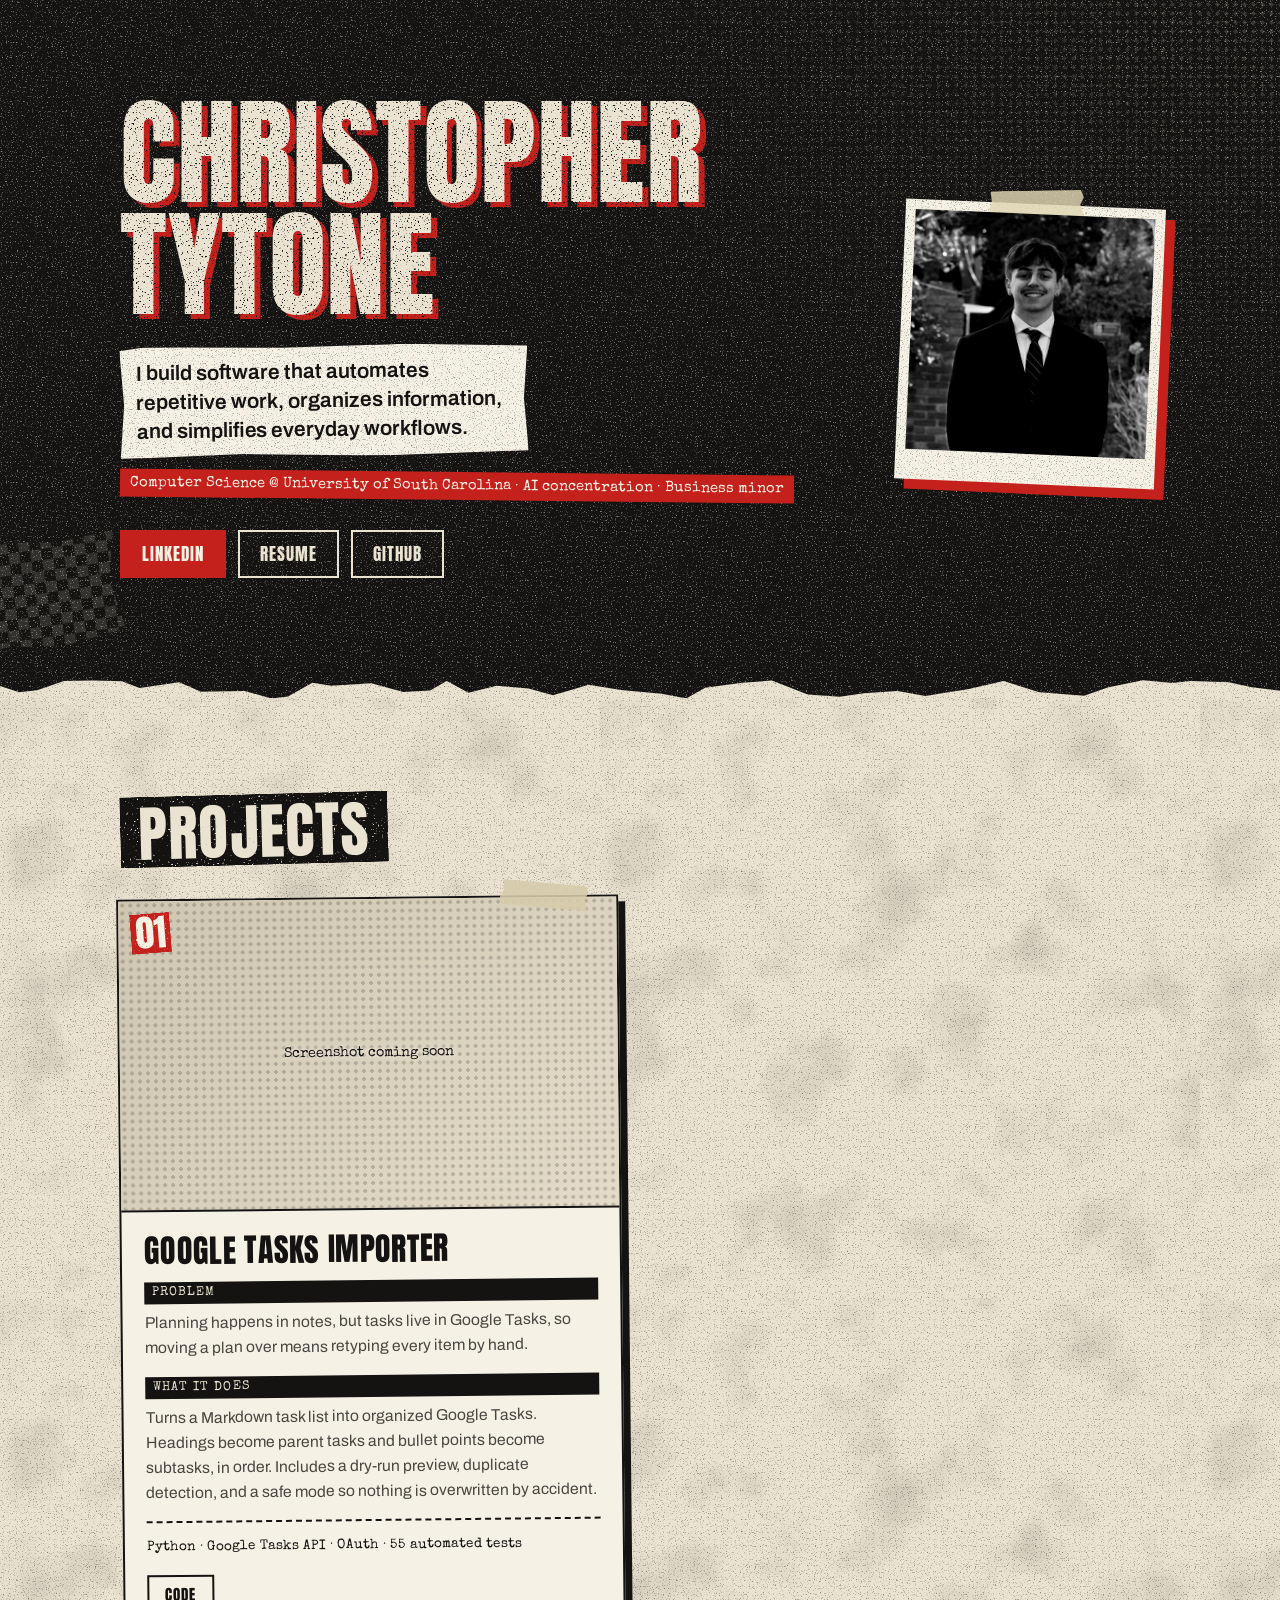
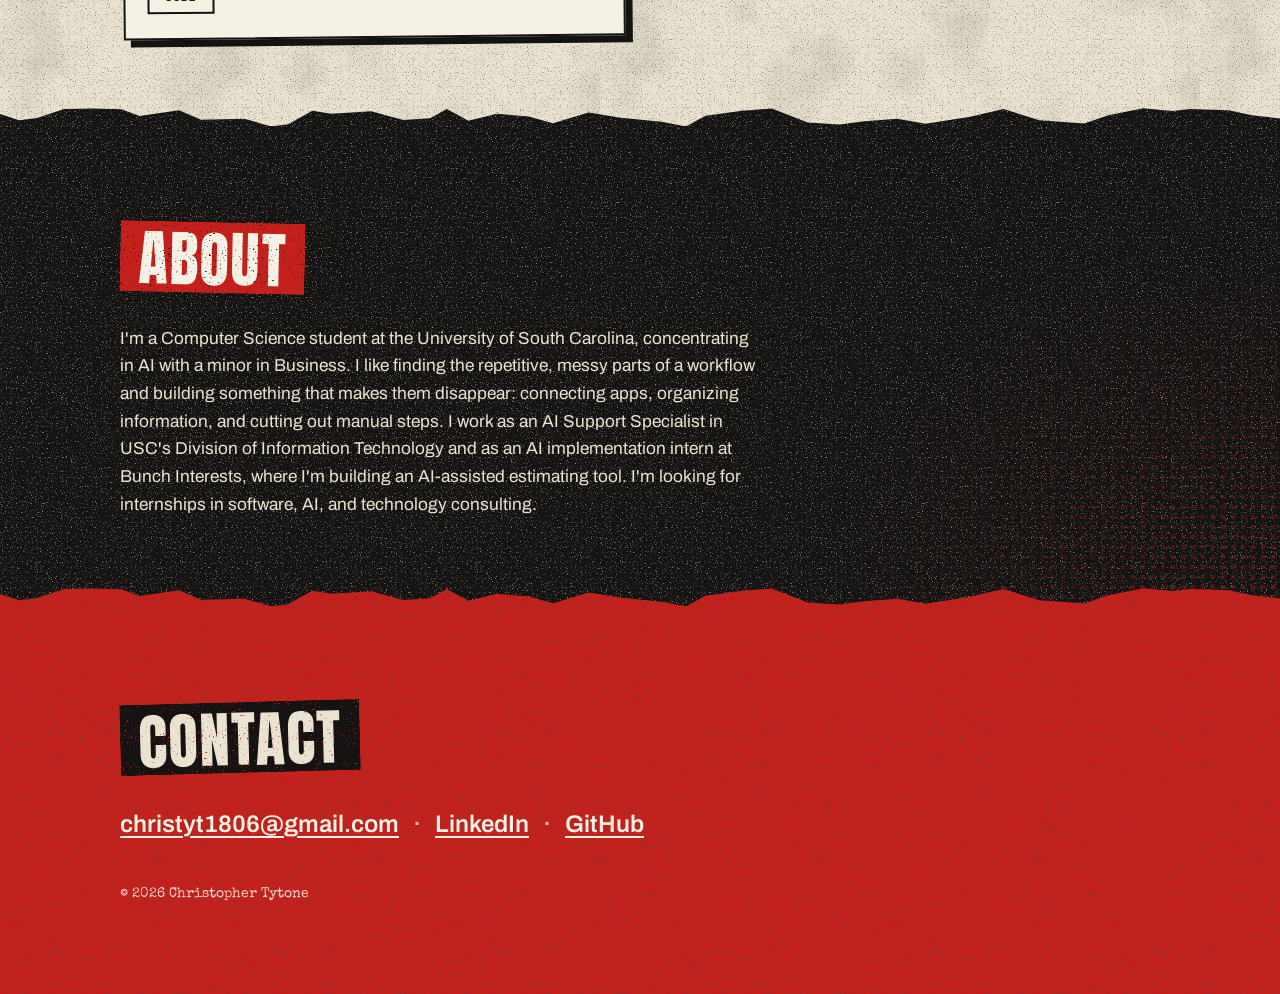
==== index.html @ 3e18c33b "removed setlist" ====
<!doctype html>
<html lang="en">
<head>
  <meta charset="utf-8">
  <meta name="viewport" content="width=device-width,initial-scale=1">
  <title>Christopher Tytone</title>
  <meta name="description" content="I build software that automates repetitive work, organizes information, and simplifies everyday workflows.">
  <link rel="preconnect" href="https://fonts.googleapis.com">
  <link rel="preconnect" href="https://fonts.gstatic.com" crossorigin>
  <link href="https://fonts.googleapis.com/css2?family=Anton&family=Archivo:wght@400;600&family=Special+Elite&display=swap" rel="stylesheet">
  <link rel="stylesheet" href="styles.css">
</head>
<body>
  <!-- HERO -->
  <header class="hero">
    <div class="container hero-inner">
      <div class="hero-text">
        <h1 class="name">Christopher Tytone</h1>
        <p class="line">I build software that automates repetitive work, organizes information, and simplifies everyday workflows.</p>
        <p class="subline">Computer Science @ University of South Carolina · AI concentration · Business minor</p>
        <nav class="links" aria-label="Profile links">
          <a class="btn btn-primary" href="https://www.linkedin.com/in/christopher-tytone" target="_blank" rel="noopener noreferrer">LinkedIn</a>
          <a class="btn" href="files/Tytone_Resume.pdf" target="_blank" rel="noopener noreferrer">Resume</a>
          <a class="btn" href="https://github.com/ctytone" target="_blank" rel="noopener noreferrer">GitHub</a>
        </nav>
      </div>
      <div class="avatar-wrap">
        <img class="avatar" src="images/headshot.jpg" alt="Photo of Christopher Tytone" width="480" height="480">
      </div>
    </div>
  </header>

  <main>
    <!-- PROJECTS -->
    <section id="projects" class="section" aria-labelledby="projects-heading">
      <div class="container">
        <h2 id="projects-heading" class="section-title">Projects</h2>
        <div class="projects-grid">

          <!--
            To add a project, copy one <article class="project"> block.
            Media: replace the placeholder <div class="project-media"> with
              <img class="project-media" src="images/your-shot.png" alt="...">
            Live button: include the "Live" link only when there's a live URL.
          -->

          <article class="project">
            <div class="project-media placeholder" aria-hidden="true">Screenshot coming soon</div>
            <div class="project-body">
              <h3>Google Tasks Importer</h3>
              <p class="label">Problem</p>
              <p>Planning happens in notes, but tasks live in Google Tasks, so moving a plan over means retyping every item by hand.</p>
              <p class="label">What it does</p>
              <p>Turns a Markdown task list into organized Google Tasks. Headings become parent tasks and bullet points become subtasks, in order. Includes a dry-run preview, duplicate detection, and a safe mode so nothing is overwritten by accident.</p>
              <p class="stack">Python · Google Tasks API · OAuth · 55 automated tests</p>
              <div class="project-links">
                <a class="btn btn-small" href="https://github.com/ctytone/markdown-to-google-tasks" target="_blank" rel="noopener noreferrer">Code</a>
              </div>
            </div>
          </article>

        </div>
      </div>
    </section>

    <!-- ABOUT -->
    <section id="about" class="section" aria-labelledby="about-heading">
      <div class="container">
        <h2 id="about-heading" class="section-title">About</h2>
        <p class="prose">I'm a Computer Science student at the University of South Carolina, concentrating in AI with a minor in Business. I like finding the repetitive, messy parts of a workflow and building something that makes them disappear: connecting apps, organizing information, and cutting out manual steps. I work as an AI Support Specialist in USC's Division of Information Technology and as an AI implementation intern at Bunch Interests, where I'm building an AI-assisted estimating tool. I'm looking for internships in software, AI, and technology consulting.</p>
      </div>
    </section>
  </main>

  <!-- CONTACT -->
  <footer id="contact" class="section" aria-labelledby="contact-heading">
    <div class="container">
      <h2 id="contact-heading" class="section-title">Contact</h2>
      <p class="contact">
        <a href="mailto:christyt1806@gmail.com">christyt1806@gmail.com</a>
        <span aria-hidden="true">·</span>
        <a href="https://www.linkedin.com/in/christopher-tytone" target="_blank" rel="noopener noreferrer">LinkedIn</a>
        <span aria-hidden="true">·</span>
        <a href="https://github.com/ctytone" target="_blank" rel="noopener noreferrer">GitHub</a>
      </p>
      <p class="small">© <span id="year"></span> Christopher Tytone</p>
    </div>
  </footer>

  <script>
    document.getElementById('year').textContent = new Date().getFullYear();
  </script>
</body>
</html>
---- styles.css ----
/* Tokens */
:root{
  --ink: #141312;
  --paper: #ebe3d1;
  --paper-light: #f6f1e5;
  --red: #c4201c;
  --muted: #4a4640;
  --container-max: 1080px;
  --display: "Anton", Impact, "Arial Narrow", sans-serif;
  --type: "Special Elite", "Courier New", monospace;
  --sans: "Archivo", system-ui, -apple-system, "Segoe UI", Roboto, sans-serif;

  /* Textures: tiny inline SVGs, so no image downloads */
  --speck-dark: url("data:image/svg+xml,%3Csvg xmlns='http://www.w3.org/2000/svg' width='220' height='220'%3E%3Cfilter id='n'%3E%3CfeTurbulence type='fractalNoise' baseFrequency='.85' numOctaves='2' stitchTiles='stitch'/%3E%3CfeColorMatrix values='0 0 0 0 .08 0 0 0 0 .07 0 0 0 0 .06 2.2 0 0 0 -1.25'/%3E%3C/filter%3E%3Crect width='100%25' height='100%25' filter='url(%23n)'/%3E%3C/svg%3E");
  --speck-light: url("data:image/svg+xml,%3Csvg xmlns='http://www.w3.org/2000/svg' width='220' height='220'%3E%3Cfilter id='n'%3E%3CfeTurbulence type='fractalNoise' baseFrequency='.8' numOctaves='2' stitchTiles='stitch'/%3E%3CfeColorMatrix values='0 0 0 0 .92 0 0 0 0 .89 0 0 0 0 .82 2.2 0 0 0 -1.3'/%3E%3C/filter%3E%3Crect width='100%25' height='100%25' filter='url(%23n)'/%3E%3C/svg%3E");
  --blotch: url("data:image/svg+xml,%3Csvg xmlns='http://www.w3.org/2000/svg' width='600' height='600'%3E%3Cfilter id='n'%3E%3CfeTurbulence type='fractalNoise' baseFrequency='.012' numOctaves='4' stitchTiles='stitch'/%3E%3CfeColorMatrix values='0 0 0 0 0 0 0 0 0 0 0 0 0 0 0 3 0 0 0 -1.55'/%3E%3C/filter%3E%3Crect width='100%25' height='100%25' filter='url(%23n)'/%3E%3C/svg%3E");
  /* Mask that knocks small holes out of big type, like a worn stamp */
  --distress: url("data:image/svg+xml,%3Csvg xmlns='http://www.w3.org/2000/svg' width='300' height='300'%3E%3Cfilter id='n'%3E%3CfeTurbulence type='fractalNoise' baseFrequency='.55' numOctaves='3' stitchTiles='stitch'/%3E%3CfeColorMatrix values='0 0 0 0 0 0 0 0 0 0 0 0 0 0 0 -8 0 0 0 6'/%3E%3C/filter%3E%3Crect width='100%25' height='100%25' filter='url(%23n)'/%3E%3C/svg%3E");
  --halftone: radial-gradient(circle, currentColor 32%, transparent 34%);
  --tape: polygon(3% 0, 97% 4%, 100% 30%, 96% 55%, 100% 100%, 2% 96%, 0 70%, 4% 40%);
  --torn: polygon(0 100%, 0 41%, 1.5% 67%, 2.9% 58%, 5% 20%, 7.3% 18%, 9.5% 21%, 10.9% 49%, 14% 25%, 15.7% 65%, 19.1% 61%, 21.2% 93%, 22.5% 84%, 24.4% 27%, 25.9% 40%, 29% 29%, 31.5% 66%, 33.6% 59%, 34.9% 20%, 36.6% 69%, 38.8% 40%, 41.3% 51%, 43.2% 79%, 46% 35%, 48.5% 57%, 51.7% 73%, 53.6% 93%, 55.1% 48%, 58% 27%, 60.3% 18%, 63.1% 76%, 65.6% 85%, 67.5% 71%, 70.1% 61%, 72.3% 82%, 75.7% 53%, 78.4% 20%, 81.2% 67%, 84.7% 81%, 86.6% 46%, 89.3% 17%, 91.6% 28%, 93% 20%, 96% 25%, 97.8% 46%, 100% 60%, 100% 100%);
}

/* Base */
*{ box-sizing:border-box; }
html{ background:var(--ink); overflow-x:hidden; }
body{
  margin:0;
  background:var(--paper);
  color:var(--ink);
  font-family:var(--sans);
  line-height:1.6;
  -webkit-font-smoothing:antialiased;
  overflow-x:hidden;
}
a{ color:inherit; }
:focus-visible{ outline:3px dashed var(--red); outline-offset:3px; }

.container{
  position:relative;
  max-width:var(--container-max);
  margin:0 auto;
  padding:0 20px;
}

/* Buttons: stamped, square-cut labels */
.btn{
  display:inline-flex;
  align-items:center;
  justify-content:center;
  padding:9px 20px 8px;
  border:2px solid currentColor;
  background:transparent;
  color:var(--ink);
  font-family:var(--display);
  font-size:1.05rem;
  letter-spacing:.06em;
  text-transform:uppercase;
  text-decoration:none;
  transition:transform .12s ease, box-shadow .12s ease;
}
.btn:hover{ transform:translate(-3px,-3px); box-shadow:4px 4px 0 var(--red); }
.btn-primary{ background:var(--red); border-color:var(--red); color:var(--paper-light); }
.btn-primary:hover{ box-shadow:4px 4px 0 var(--paper); }
.btn-small{ padding:6px 16px 5px; font-size:.95rem; }

/* Hero */
.hero{
  position:relative;
  overflow:hidden;
  padding:56px 0 80px;
  background:var(--speck-light), var(--ink);
  color:var(--paper);
}
/* Halftone fade in the top-right corner */
.hero::before{
  content:"";
  position:absolute;
  top:0; right:0;
  width:65%; height:75%;
  color:rgba(235,227,209,.16);
  background:var(--halftone) 0 0 / 9px 9px;
  -webkit-mask-image:radial-gradient(ellipse at top right, #000 0%, transparent 70%);
          mask-image:radial-gradient(ellipse at top right, #000 0%, transparent 70%);
  pointer-events:none;
}
/* Checkerboard scrap */
.hero::after{
  content:"";
  position:absolute;
  left:-30px; bottom:50px;
  width:150px; height:110px;
  background:repeating-conic-gradient(var(--paper) 0 25%, transparent 0 50%) 0 0 / 22px 22px;
  opacity:.14;
  transform:rotate(-8deg);
  clip-path:polygon(4% 8%, 30% 0, 62% 6%, 100% 2%, 94% 48%, 100% 92%, 58% 100%, 20% 94%, 0 100%, 6% 52%);
  pointer-events:none;
}
.hero-inner{
  display:flex;
  flex-direction:column-reverse;
  align-items:flex-start;
  gap:40px;
}
.hero-text{ position:relative; z-index:1; }
.name{
  margin:0 0 24px;
  font-family:var(--display);
  font-weight:400;
  font-size:clamp(3.4rem, 13vw, 7.4rem);
  line-height:.95;
  letter-spacing:.005em;
  text-transform:uppercase;
  color:var(--paper);
  /* Off-register red print behind the type */
  text-shadow:.05em .045em 0 var(--red);
  -webkit-mask-image:var(--distress);
          mask-image:var(--distress);
}
.line{
  display:inline-block;
  margin:0 0 16px;
  max-width:34ch;
  padding:12px 16px;
  background:var(--paper-light) var(--speck-dark);
  color:var(--ink);
  font-size:clamp(1.08rem, 2.4vw, 1.3rem);
  font-weight:600;
  line-height:1.4;
  transform:rotate(-.8deg);
  clip-path:polygon(0 3%, 6% 0, 40% 2%, 70% 0, 100% 3%, 99% 50%, 100% 97%, 64% 100%, 30% 97%, 0 100%, 1% 52%);
}
/* Typewriter label strip */
.subline{
  display:table;
  margin:0 0 30px;
  padding:3px 10px;
  background:var(--red);
  color:var(--paper-light);
  font-family:var(--type);
  font-size:.92rem;
  line-height:1.5;
  transform:rotate(.6deg);
}
.links{ display:flex; flex-wrap:wrap; gap:12px; }
.hero .btn:not(.btn-primary){ color:var(--paper); }

/* Headshot pasted in with tape */
.avatar-wrap{
  position:relative;
  z-index:1;
  flex-shrink:0;
  margin:14px 0 0 4px;
  padding:10px 10px 30px;
  background:var(--paper-light) var(--speck-dark);
  transform:rotate(2.5deg);
  box-shadow:10px 10px 0 var(--red);
}
.avatar-wrap::before{
  content:"";
  position:absolute;
  top:-14px; left:50%;
  width:96px; height:28px;
  background:rgba(225,214,180,.82);
  transform:translateX(-50%) rotate(-4deg);
  clip-path:var(--tape);
}
.avatar{
  display:block;
  width:150px;
  height:150px;
  object-fit:cover;
  filter:grayscale(1) contrast(1.25) brightness(1.04);
}

/* Sections, each torn off the one above */
.section{ position:relative; padding:72px 0 64px; }
.section::before{
  content:"";
  position:absolute;
  left:0; right:0; top:-22px;
  height:24px;
  background:inherit;
  clip-path:var(--torn);
}
.section-title{
  display:inline-block;
  margin:0 0 32px;
  padding:.06em .3em 0;
  background:var(--ink);
  color:var(--paper);
  font-family:var(--display);
  font-weight:400;
  font-size:clamp(2.4rem, 7vw, 3.8rem);
  line-height:1.1;
  letter-spacing:.02em;
  text-transform:uppercase;
  transform:rotate(-1.5deg);
  -webkit-mask-image:var(--distress);
          mask-image:var(--distress);
}
.prose{ margin:0; max-width:64ch; font-size:1.08rem; }

/* Projects */
#projects{
  background:var(--speck-dark), var(--paper);
  counter-reset:project;
}
#projects::after{
  content:"";
  position:absolute;
  inset:0;
  background:var(--blotch);
  opacity:.1;
  pointer-events:none;
}
#projects .container{ z-index:1; }
.projects-grid{
  display:grid;
  gap:40px 36px;
  /* Two columns on wide screens; a single card keeps its column width instead of stretching */
  grid-template-columns:repeat(auto-fill, minmax(min(100%, 420px), 1fr));
}
.project{
  position:relative;
  display:flex;
  flex-direction:column;
  background:var(--paper-light);
  border:2px solid var(--ink);
  box-shadow:7px 7px 0 var(--ink);
  counter-increment:project;
  transform:rotate(-.6deg);
}
.project:nth-child(even){ transform:rotate(.7deg); }
/* Tape strip */
.project::before{
  content:"";
  position:absolute;
  z-index:2;
  top:-15px; right:28px;
  width:88px; height:26px;
  background:rgba(214,203,170,.88);
  transform:rotate(5deg);
  clip-path:var(--tape);
}
/* Big stencil number, counted by CSS */
.project::after{
  content:counter(project, decimal-leading-zero);
  position:absolute;
  z-index:2;
  top:12px; left:12px;
  padding:0 .14em;
  background:var(--red);
  color:var(--paper-light);
  font-family:var(--display);
  font-size:2.3rem;
  line-height:1.1;
  transform:rotate(-4deg);
  -webkit-mask-image:var(--distress);
          mask-image:var(--distress);
}
.project-media{
  display:block;
  width:100%;
  aspect-ratio:16 / 10;
  object-fit:cover;
  border-bottom:2px solid var(--ink);
}
.project-media.placeholder{
  display:grid;
  place-items:center;
  background:
    radial-gradient(circle, rgba(20,19,18,.2) 32%, transparent 34%) 0 0 / 8px 8px,
    linear-gradient(135deg, #cfc6b1, #e4dcc8);
  color:var(--ink);
  font-family:var(--type);
  font-size:.9rem;
  text-shadow:0 0 6px var(--paper-light), 0 0 2px var(--paper-light);
}
.project-body{
  display:flex;
  flex-direction:column;
  flex:1;
  padding:22px 22px 24px;
}
.project h3{
  margin:0 0 14px;
  font-family:var(--display);
  font-weight:400;
  font-size:2rem;
  line-height:1.05;
  letter-spacing:.01em;
  text-transform:uppercase;
}
.project p{ margin:0 0 16px; color:var(--muted); font-size:.98rem; }
.project .label{
  display:table;
  margin:0 0 6px;
  padding:1px 8px;
  background:var(--ink);
  color:var(--paper);
  font-family:var(--type);
  font-size:.8rem;
  letter-spacing:.08em;
  text-transform:uppercase;
}
.project .stack{
  margin-top:auto;
  padding-top:14px;
  border-top:2px dashed var(--ink);
  color:var(--ink);
  font-family:var(--type);
  font-size:.85rem;
}
.project-links{ display:flex; gap:10px; }

/* About */
#about{
  background:var(--speck-light), var(--ink);
  color:var(--paper);
}
#about .section-title{ background:var(--red); color:var(--paper-light); transform:rotate(1.2deg); }
#about::after{
  content:"";
  position:absolute;
  right:0; bottom:0;
  width:40%; height:80%;
  color:rgba(196,32,28,.35);
  background:var(--halftone) 0 0 / 10px 10px;
  -webkit-mask-image:radial-gradient(ellipse at bottom right, #000 0%, transparent 65%);
          mask-image:radial-gradient(ellipse at bottom right, #000 0%, transparent 65%);
  pointer-events:none;
}
#about .container{ z-index:1; }

/* Contact */
#contact{
  background:var(--speck-dark), var(--red);
  color:var(--paper-light);
}
#contact .section-title{ background:var(--ink); }
.contact{
  display:flex;
  flex-wrap:wrap;
  align-items:baseline;
  gap:8px 14px;
  margin:0;
  font-size:clamp(1.15rem, 3.4vw, 1.5rem);
  font-weight:600;
}
.contact a{ text-decoration-thickness:2px; text-underline-offset:4px; }
.contact a:hover{ background:var(--ink); text-decoration:none; }
.contact span{ opacity:.7; }
.small{ margin:40px 0 0; font-family:var(--type); font-size:.9rem; opacity:.9; }

/* Wider screens */
@media (min-width:720px){
  .hero{ padding:96px 0 120px; }
  .hero-inner{ flex-direction:row; align-items:center; justify-content:space-between; gap:56px; }
  .avatar{ width:240px; height:240px; }
  .section{ padding:96px 0 88px; }
}

@media (prefers-reduced-motion:reduce){
  .btn{ transition:none; }
  .btn:hover{ transform:none; }
}
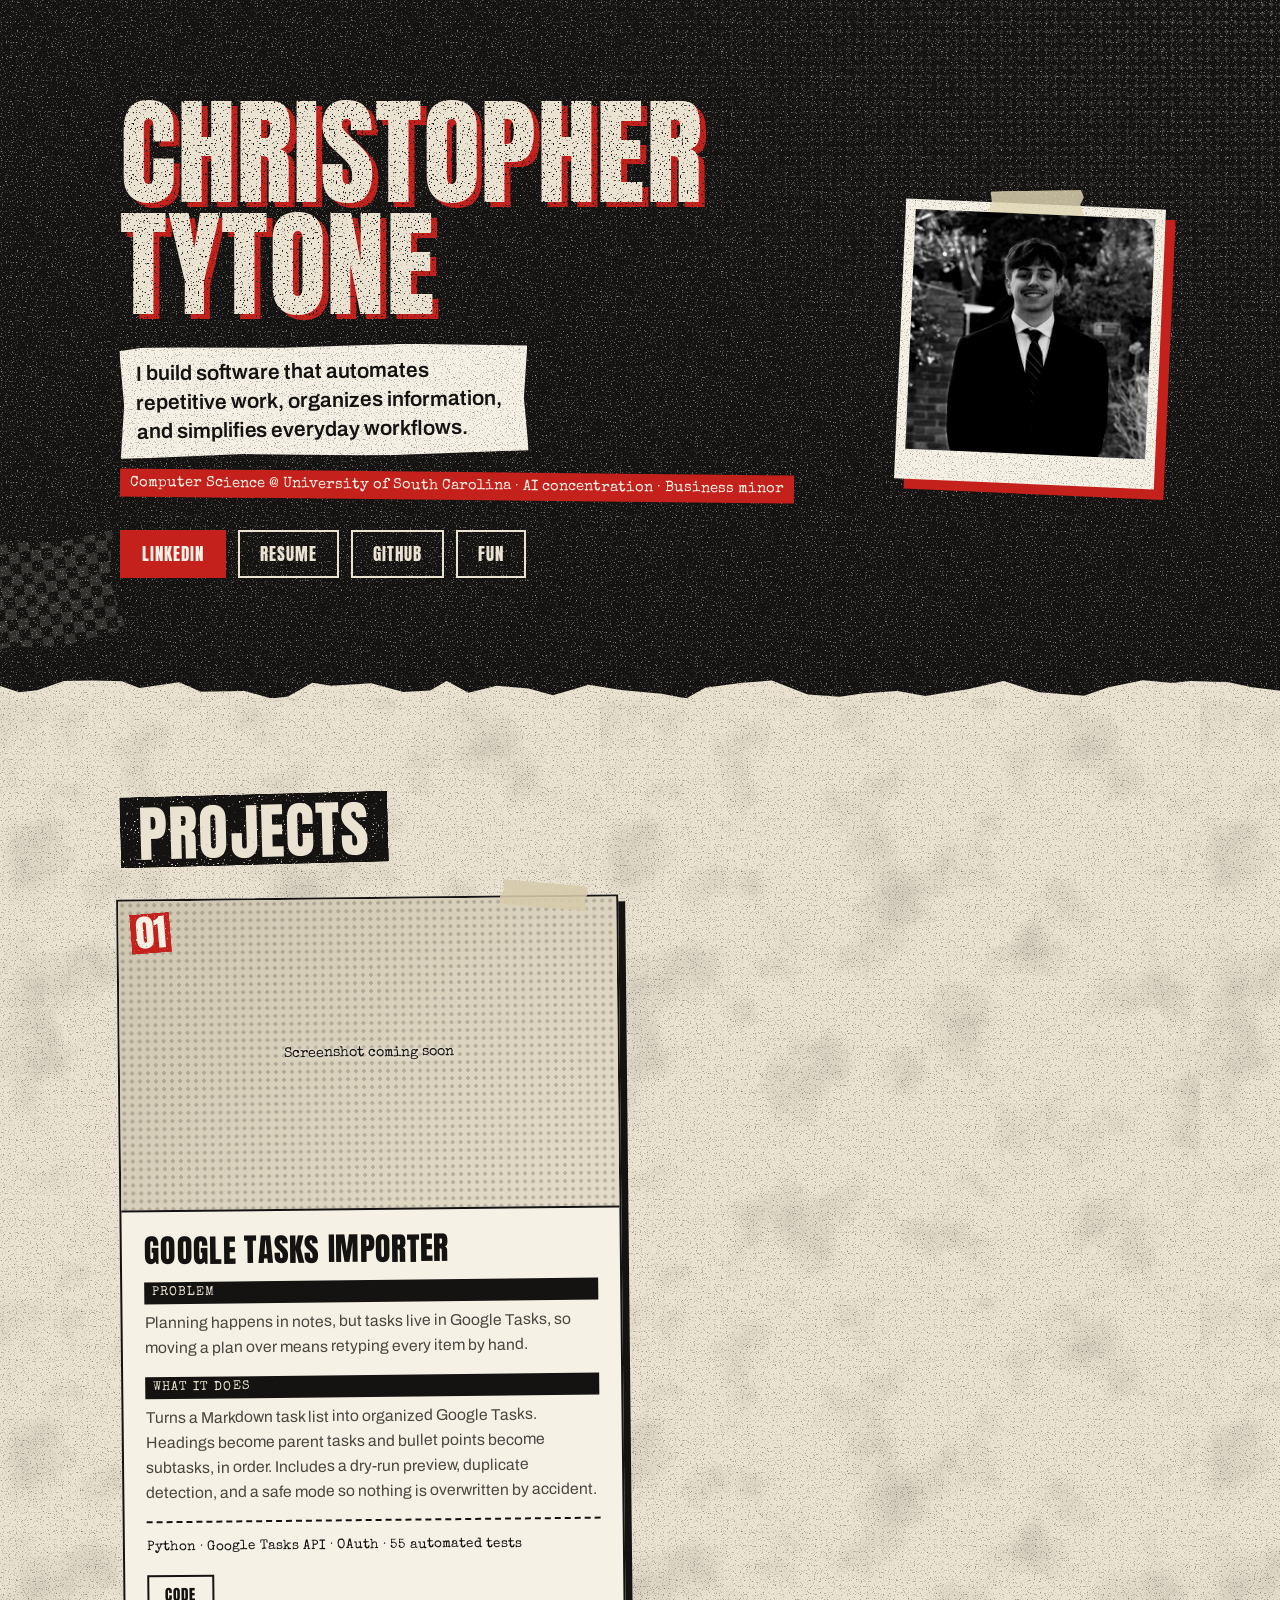
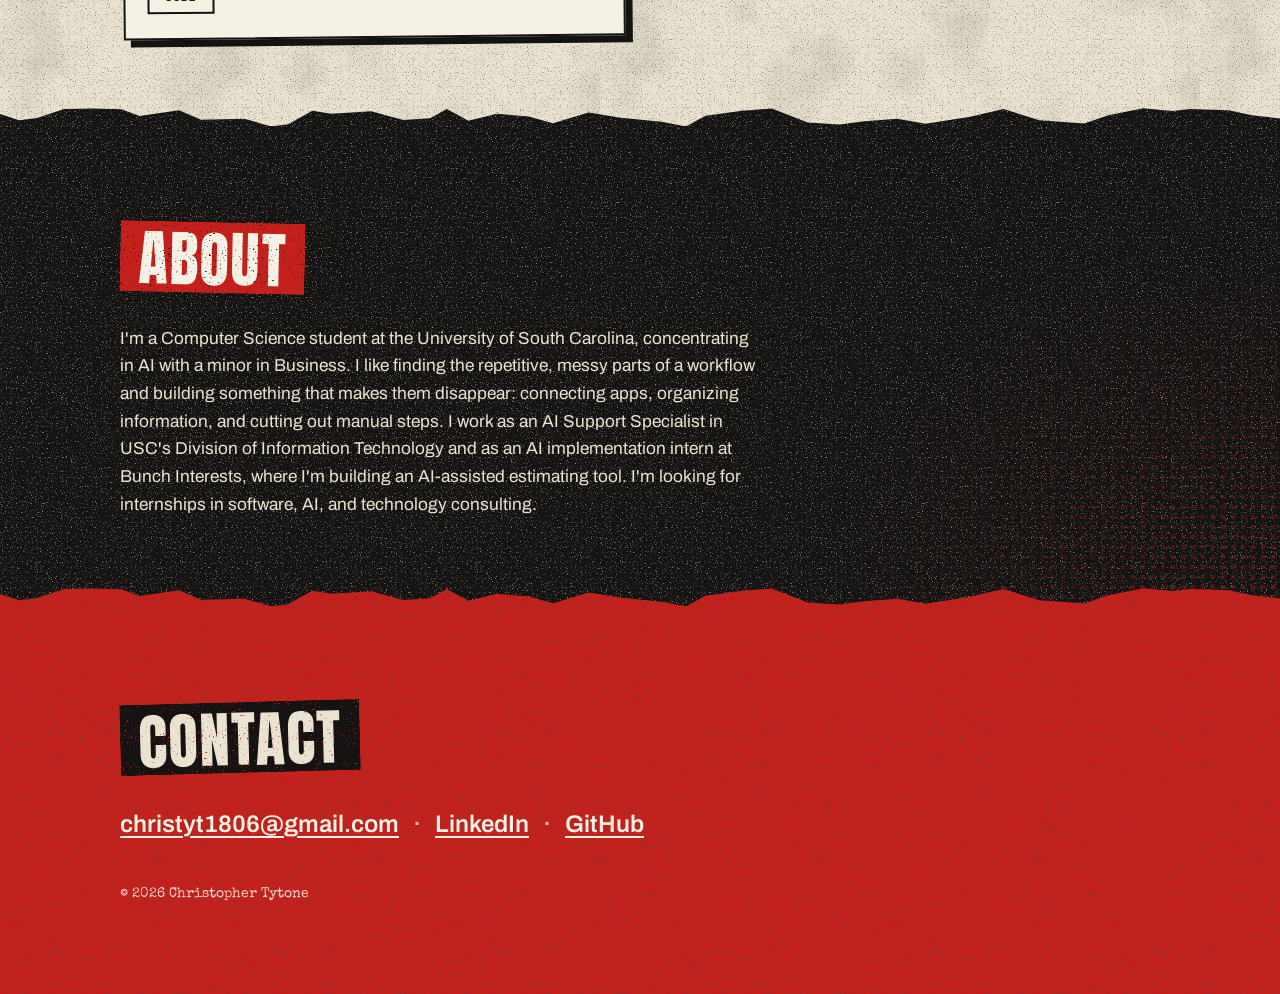
==== commit 28d4c664: "Add Fun page with auto-updating Rocket League rank" ====
--- a/index.html
+++ b/index.html
@@ -5,6 +5,16 @@
   <meta name="viewport" content="width=device-width,initial-scale=1">
   <title>Christopher Tytone</title>
   <meta name="description" content="I build software that automates repetitive work, organizes information, and simplifies everyday workflows.">
+  <meta property="og:type" content="website">
+  <meta property="og:url" content="https://ctytone.github.io/">
+  <meta property="og:title" content="Christopher Tytone">
+  <meta property="og:description" content="I build software that automates repetitive work, organizes information, and simplifies everyday workflows.">
+  <meta property="og:image" content="https://ctytone.github.io/images/share-card.png">
+  <meta property="og:image:width" content="1200">
+  <meta property="og:image:height" content="627">
+  <meta property="og:image:alt" content="Christopher Tytone, Software Portfolio">
+  <meta name="twitter:card" content="summary_large_image">
+  <meta name="twitter:image" content="https://ctytone.github.io/images/share-card.png">
   <link rel="preconnect" href="https://fonts.googleapis.com">
   <link rel="preconnect" href="https://fonts.gstatic.com" crossorigin>
   <link href="https://fonts.googleapis.com/css2?family=Anton&family=Archivo:wght@400;600&family=Special+Elite&display=swap" rel="stylesheet">
@@ -22,6 +32,7 @@
           <a class="btn btn-primary" href="https://www.linkedin.com/in/christopher-tytone" target="_blank" rel="noopener noreferrer">LinkedIn</a>
           <a class="btn" href="files/Tytone_Resume.pdf" target="_blank" rel="noopener noreferrer">Resume</a>
           <a class="btn" href="https://github.com/ctytone" target="_blank" rel="noopener noreferrer">GitHub</a>
+          <a class="btn" href="fun.html">Fun</a>
         </nav>
       </div>
       <div class="avatar-wrap">
--- a/styles.css
+++ b/styles.css
@@ -353,6 +353,62 @@
 .contact span{ opacity:.7; }
 .small{ margin:40px 0 0; font-family:var(--type); font-size:.9rem; opacity:.9; }
 
+/* Fun page */
+.hero-compact{ padding:40px 0 64px; }
+.site-nav{ margin-bottom:36px; }
+.hero .btn[aria-current="page"]{ color:var(--paper-light); }
+#fun{ background:var(--speck-dark), var(--paper); }
+.fun-grid{
+  display:grid;
+  gap:40px 36px;
+  grid-template-columns:repeat(auto-fill, minmax(min(100%, 340px), 1fr));
+}
+.rank-card{
+  position:relative;
+  padding:26px 24px 24px;
+  background:var(--paper-light);
+  border:2px solid var(--ink);
+  box-shadow:7px 7px 0 var(--red);
+  transform:rotate(-.6deg);
+}
+.rank-card::before{
+  content:"";
+  position:absolute;
+  top:-15px; right:28px;
+  width:88px; height:26px;
+  background:rgba(214,203,170,.88);
+  transform:rotate(5deg);
+  clip-path:var(--tape);
+}
+.rank-card p{ margin:0; }
+.rank-card .label{
+  display:table;
+  margin-bottom:14px;
+  padding:1px 8px;
+  background:var(--ink);
+  color:var(--paper);
+  font-family:var(--type);
+  font-size:.8rem;
+  letter-spacing:.08em;
+  text-transform:uppercase;
+}
+.rank-name{
+  font-family:var(--display);
+  font-size:clamp(2.4rem, 8vw, 3.2rem);
+  line-height:1;
+  text-transform:uppercase;
+  text-shadow:.04em .04em 0 var(--red);
+}
+.rank-division{ margin-top:6px !important; font-family:var(--type); font-size:1.05rem; }
+.rank-mmr{
+  margin:18px 0 !important;
+  padding-top:14px;
+  border-top:2px dashed var(--ink);
+  font-family:var(--type);
+}
+.rank-mmr span{ font-family:var(--display); font-size:2rem; color:var(--red); }
+.rank-meta{ margin-bottom:18px !important; color:var(--muted); font-size:.9rem; }
+
 /* Wider screens */
 @media (min-width:720px){
   .hero{ padding:96px 0 120px; }
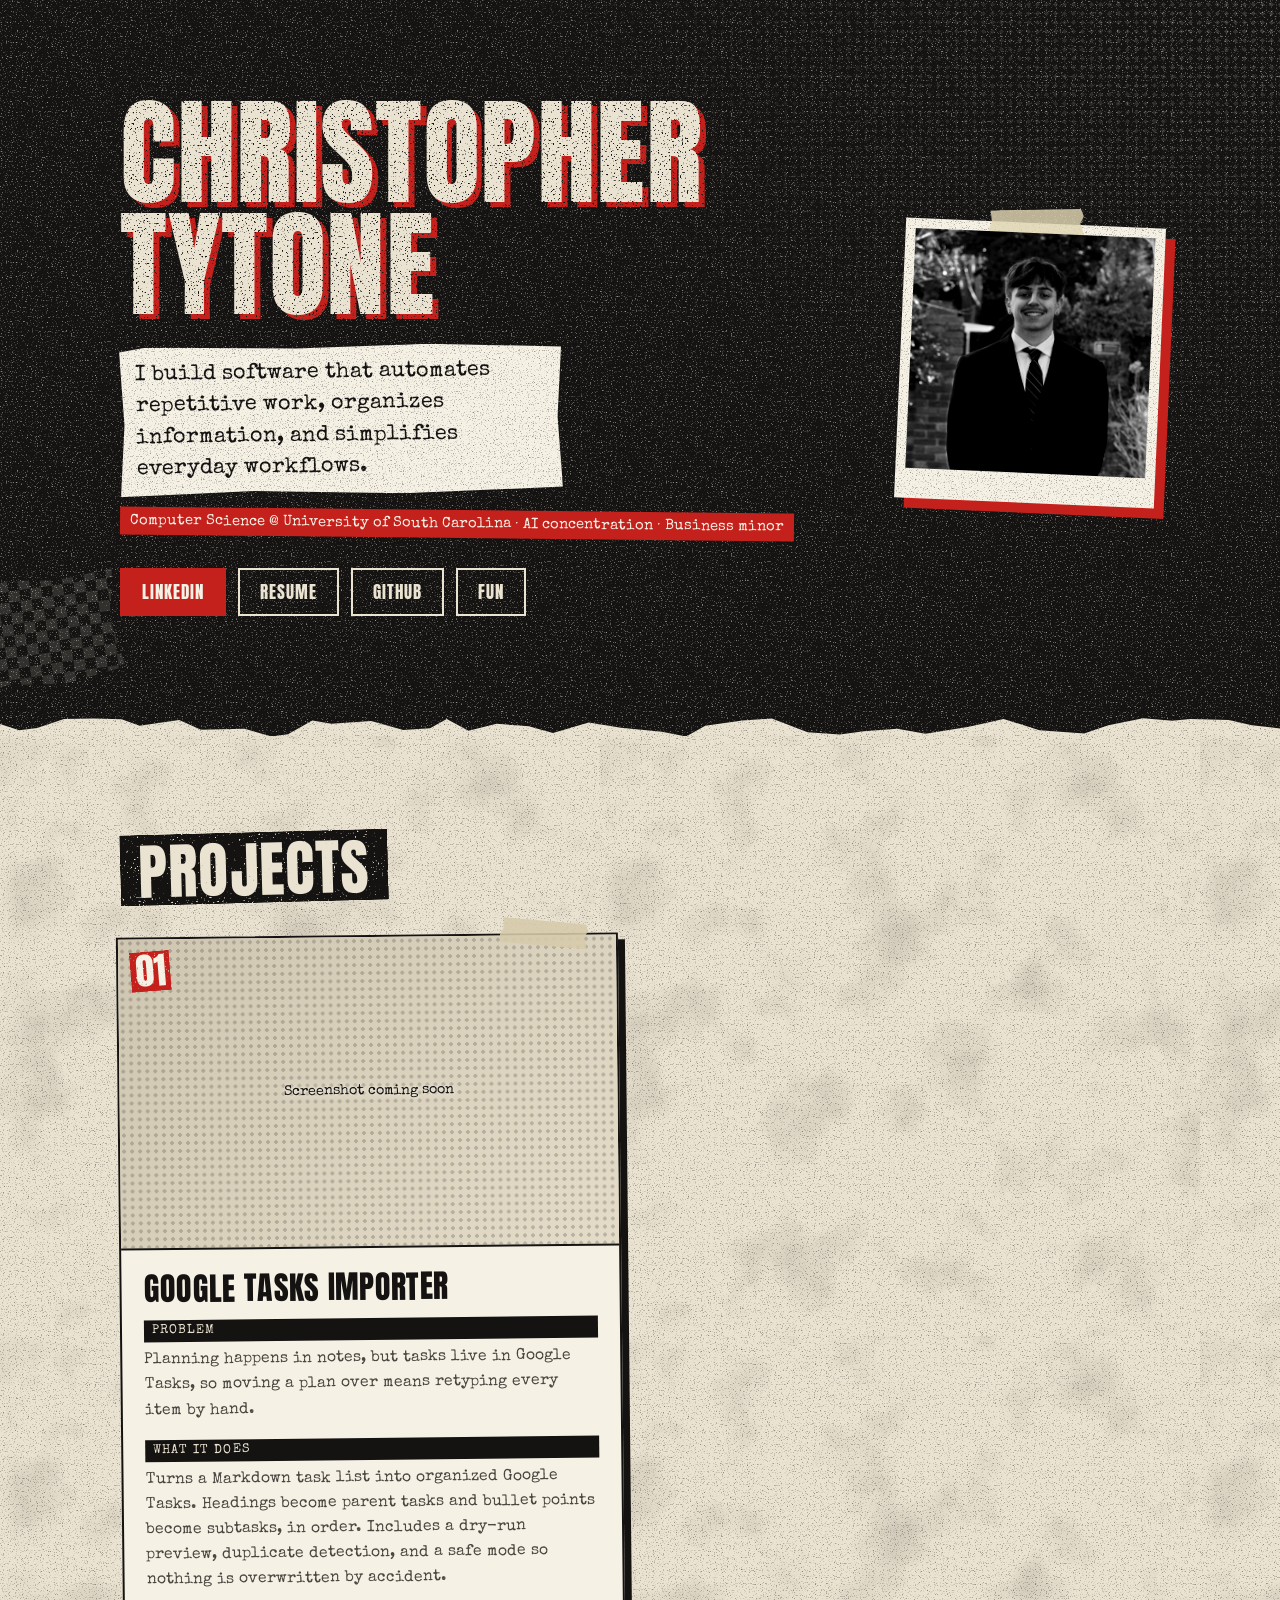
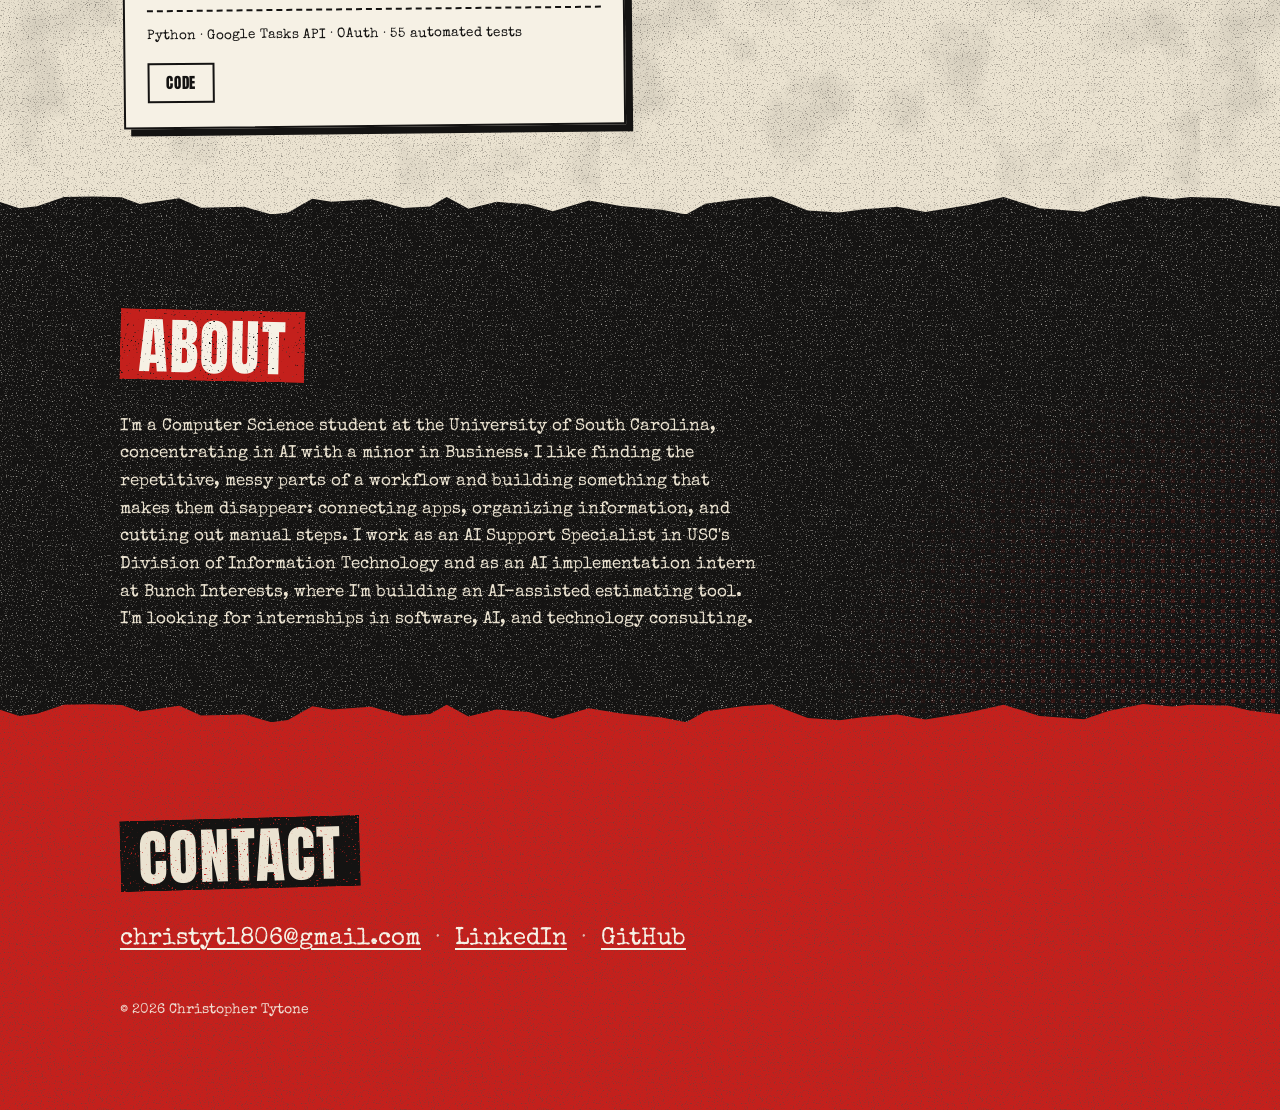
==== commit f7d1a009: "Update resume, use typewriter font sitewide, add Last.fm now playing" ====
--- a/index.html
+++ b/index.html
@@ -17,7 +17,7 @@
   <meta name="twitter:image" content="https://ctytone.github.io/images/share-card.png">
   <link rel="preconnect" href="https://fonts.googleapis.com">
   <link rel="preconnect" href="https://fonts.gstatic.com" crossorigin>
-  <link href="https://fonts.googleapis.com/css2?family=Anton&family=Archivo:wght@400;600&family=Special+Elite&display=swap" rel="stylesheet">
+  <link href="https://fonts.googleapis.com/css2?family=Anton&family=Special+Elite&display=swap" rel="stylesheet">
   <link rel="stylesheet" href="styles.css">
 </head>
 <body>
--- a/styles.css
+++ b/styles.css
@@ -8,7 +8,6 @@
   --container-max: 1080px;
   --display: "Anton", Impact, "Arial Narrow", sans-serif;
   --type: "Special Elite", "Courier New", monospace;
-  --sans: "Archivo", system-ui, -apple-system, "Segoe UI", Roboto, sans-serif;
 
   /* Textures: tiny inline SVGs, so no image downloads */
   --speck-dark: url("data:image/svg+xml,%3Csvg xmlns='http://www.w3.org/2000/svg' width='220' height='220'%3E%3Cfilter id='n'%3E%3CfeTurbulence type='fractalNoise' baseFrequency='.85' numOctaves='2' stitchTiles='stitch'/%3E%3CfeColorMatrix values='0 0 0 0 .08 0 0 0 0 .07 0 0 0 0 .06 2.2 0 0 0 -1.25'/%3E%3C/filter%3E%3Crect width='100%25' height='100%25' filter='url(%23n)'/%3E%3C/svg%3E");
@@ -28,7 +27,7 @@
   margin:0;
   background:var(--paper);
   color:var(--ink);
-  font-family:var(--sans);
+  font-family:var(--type);
   line-height:1.6;
   -webkit-font-smoothing:antialiased;
   overflow-x:hidden;
@@ -124,9 +123,9 @@
   padding:12px 16px;
   background:var(--paper-light) var(--speck-dark);
   color:var(--ink);
-  font-size:clamp(1.08rem, 2.4vw, 1.3rem);
-  font-weight:600;
-  line-height:1.4;
+  font-family:var(--type);
+  font-size:clamp(1.1rem, 2.5vw, 1.35rem);
+  line-height:1.45;
   transform:rotate(-.8deg);
   clip-path:polygon(0 3%, 6% 0, 40% 2%, 70% 0, 100% 3%, 99% 50%, 100% 97%, 64% 100%, 30% 97%, 0 100%, 1% 52%);
 }
@@ -346,7 +345,6 @@
   gap:8px 14px;
   margin:0;
   font-size:clamp(1.15rem, 3.4vw, 1.5rem);
-  font-weight:600;
 }
 .contact a{ text-decoration-thickness:2px; text-underline-offset:4px; }
 .contact a:hover{ background:var(--ink); text-decoration:none; }
@@ -409,6 +407,96 @@
 .rank-mmr span{ font-family:var(--display); font-size:2rem; color:var(--red); }
 .rank-meta{ margin-bottom:18px !important; color:var(--muted); font-size:.9rem; }
 
+/* Now playing (Last.fm) */
+#music{
+  background:var(--speck-light), var(--ink);
+  color:var(--paper);
+}
+#music .section-title{ background:var(--red); color:var(--paper-light); transform:rotate(1.2deg); }
+.np-card{
+  display:flex;
+  flex-wrap:wrap;
+  gap:28px;
+  align-items:flex-start;
+  max-width:760px;
+}
+.np-art-wrap{
+  position:relative;
+  flex-shrink:0;
+  padding:10px 10px 30px;
+  background:var(--paper-light) var(--speck-dark);
+  transform:rotate(-2deg);
+  box-shadow:8px 8px 0 var(--red);
+}
+.np-art-wrap::before{
+  content:"";
+  position:absolute;
+  top:-14px; left:50%;
+  width:80px; height:26px;
+  background:rgba(225,214,180,.82);
+  transform:translateX(-50%) rotate(3deg);
+  clip-path:var(--tape);
+}
+.np-art{
+  display:block;
+  width:180px; height:180px;
+  object-fit:cover;
+  filter:grayscale(1) contrast(1.2);
+}
+.np-art.placeholder{
+  display:grid;
+  place-items:center;
+  background:
+    radial-gradient(circle, rgba(20,19,18,.25) 32%, transparent 34%) 0 0 / 8px 8px,
+    linear-gradient(135deg, #cfc6b1, #e4dcc8);
+  color:var(--ink);
+  font-family:var(--display);
+  font-size:4rem;
+}
+.np-art[hidden]{ display:none; }
+.np-body{ flex:1; min-width:240px; }
+.np-body p{ margin:0; }
+.np-body .label{
+  display:table;
+  margin-bottom:12px;
+  padding:1px 8px;
+  background:var(--paper);
+  color:var(--ink);
+  font-family:var(--type);
+  font-size:.8rem;
+  letter-spacing:.08em;
+  text-transform:uppercase;
+}
+/* Pulsing red dot when a track is actually playing */
+.np-card.is-live .label::before{
+  content:"";
+  display:inline-block;
+  width:.6em; height:.6em;
+  margin-right:.45em;
+  border-radius:50%;
+  background:var(--red);
+  animation:np-pulse 1.2s ease-in-out infinite;
+}
+@keyframes np-pulse{ 50%{ opacity:.25; } }
+.np-track{
+  font-family:var(--display);
+  font-size:clamp(2rem, 6vw, 2.8rem);
+  line-height:1.05;
+  text-transform:uppercase;
+  text-shadow:.04em .04em 0 var(--red);
+}
+.np-artist{ margin-top:6px !important; font-size:1.1rem; opacity:.9; }
+.np-recent{
+  margin:20px 0;
+  padding:14px 0 0 1.4em;
+  border-top:2px dashed var(--paper);
+  font-size:.92rem;
+  opacity:.85;
+}
+.np-recent li{ margin-bottom:4px; }
+.np-recent:empty{ display:none; }
+#music .btn{ color:var(--paper); }
+
 /* Wider screens */
 @media (min-width:720px){
   .hero{ padding:96px 0 120px; }
@@ -420,4 +508,5 @@
 @media (prefers-reduced-motion:reduce){
   .btn{ transition:none; }
   .btn:hover{ transform:none; }
-}
+  .np-card.is-live .label::before{ animation:none; }
+}
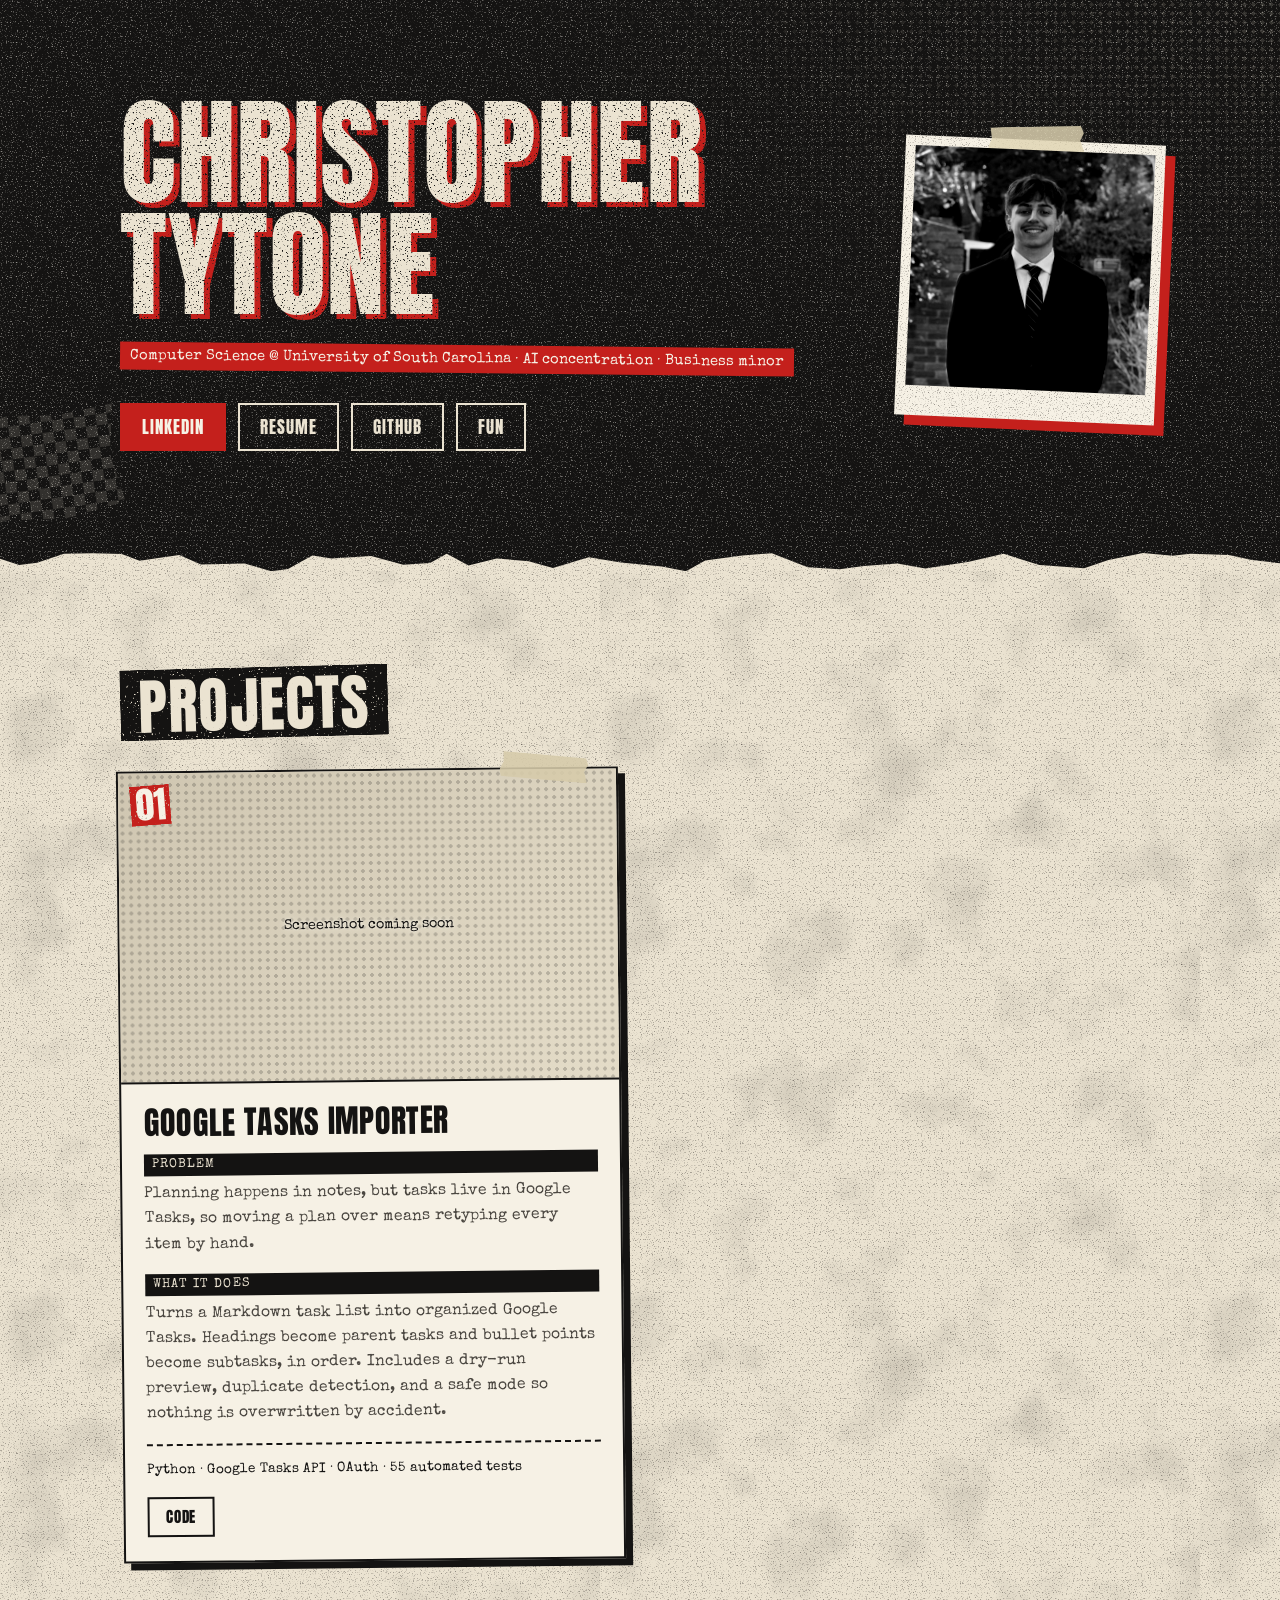
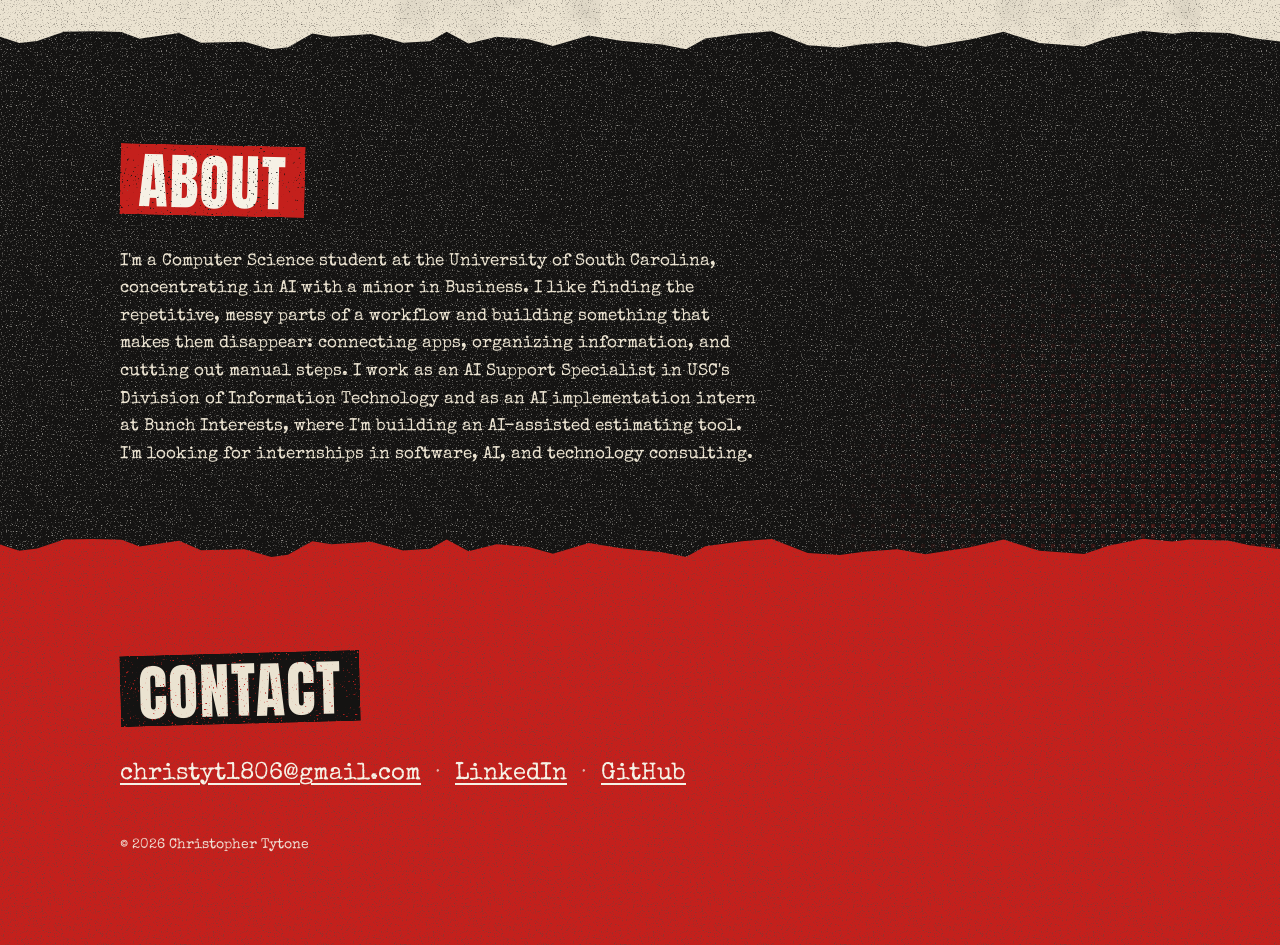
==== commit 0e25da27: "Remove hero tagline from homepage" ====
--- a/index.html
+++ b/index.html
@@ -26,7 +26,6 @@
     <div class="container hero-inner">
       <div class="hero-text">
         <h1 class="name">Christopher Tytone</h1>
-        <p class="line">I build software that automates repetitive work, organizes information, and simplifies everyday workflows.</p>
         <p class="subline">Computer Science @ University of South Carolina · AI concentration · Business minor</p>
         <nav class="links" aria-label="Profile links">
           <a class="btn btn-primary" href="https://www.linkedin.com/in/christopher-tytone" target="_blank" rel="noopener noreferrer">LinkedIn</a>
--- a/styles.css
+++ b/styles.css
@@ -116,19 +116,6 @@
   -webkit-mask-image:var(--distress);
           mask-image:var(--distress);
 }
-.line{
-  display:inline-block;
-  margin:0 0 16px;
-  max-width:34ch;
-  padding:12px 16px;
-  background:var(--paper-light) var(--speck-dark);
-  color:var(--ink);
-  font-family:var(--type);
-  font-size:clamp(1.1rem, 2.5vw, 1.35rem);
-  line-height:1.45;
-  transform:rotate(-.8deg);
-  clip-path:polygon(0 3%, 6% 0, 40% 2%, 70% 0, 100% 3%, 99% 50%, 100% 97%, 64% 100%, 30% 97%, 0 100%, 1% 52%);
-}
 /* Typewriter label strip */
 .subline{
   display:table;
@@ -356,11 +343,16 @@
 .site-nav{ margin-bottom:36px; }
 .hero .btn[aria-current="page"]{ color:var(--paper-light); }
 #fun{ background:var(--speck-dark), var(--paper); }
+/* Rocket League and music side by side on wide screens, stacked on phones */
 .fun-grid{
   display:grid;
-  gap:40px 36px;
-  grid-template-columns:repeat(auto-fill, minmax(min(100%, 340px), 1fr));
-}
+  gap:56px 40px;
+  grid-template-columns:1fr;
+  align-items:stretch;
+}
+.fun-block{ display:flex; flex-direction:column; align-items:flex-start; }
+.fun-block > article{ flex:1; align-self:stretch; }
+.fun-block-music .section-title{ background:var(--red); color:var(--paper-light); transform:rotate(1.2deg); }
 .rank-card{
   position:relative;
   padding:26px 24px 24px;
@@ -408,21 +400,25 @@
 .rank-meta{ margin-bottom:18px !important; color:var(--muted); font-size:.9rem; }
 
 /* Now playing (Last.fm) */
-#music{
-  background:var(--speck-light), var(--ink);
-  color:var(--paper);
-}
-#music .section-title{ background:var(--red); color:var(--paper-light); transform:rotate(1.2deg); }
 .np-card{
   display:flex;
   flex-wrap:wrap;
   gap:28px;
   align-items:flex-start;
-  max-width:760px;
+  padding:30px 24px 24px;
+  background:var(--speck-light), var(--ink);
+  color:var(--paper);
+  border:2px solid var(--ink);
+  box-shadow:7px 7px 0 var(--red);
+  transform:rotate(.5deg);
 }
 .np-art-wrap{
   position:relative;
+  display:block;
   flex-shrink:0;
+  color:var(--ink);
+  text-decoration:none;
+  transition:transform .12s ease, box-shadow .12s ease;
   padding:10px 10px 30px;
   background:var(--paper-light) var(--speck-dark);
   transform:rotate(-2deg);
@@ -454,7 +450,17 @@
   font-size:4rem;
 }
 .np-art[hidden]{ display:none; }
-.np-body{ flex:1; min-width:240px; }
+/* Handwritten-style caption in the photo's bottom strip says it's clickable */
+.np-play{
+  position:absolute;
+  left:0; right:0; bottom:6px;
+  font-family:var(--type);
+  font-size:.8rem;
+  text-align:center;
+}
+.np-art-wrap:hover{ transform:rotate(-2deg) translate(-3px,-3px); box-shadow:11px 11px 0 var(--red); }
+.np-art-wrap:hover .np-play{ text-decoration:underline; }
+.np-body{ flex:1; min-width:200px; }
 .np-body p{ margin:0; }
 .np-body .label{
   display:table;
@@ -495,7 +501,115 @@
 }
 .np-recent li{ margin-bottom:4px; }
 .np-recent:empty{ display:none; }
-#music .btn{ color:var(--paper); }
+.np-card .btn{ color:var(--paper); }
+
+/* Most played (Last.fm top charts) */
+#charts{
+  background:var(--speck-light), var(--ink);
+  color:var(--paper);
+}
+#charts .container{ z-index:1; }
+#charts .section-title{ background:var(--paper); color:var(--ink); margin-bottom:0; }
+.charts-head{
+  display:flex;
+  flex-wrap:wrap;
+  align-items:center;
+  justify-content:space-between;
+  gap:20px 32px;
+  margin-bottom:40px;
+}
+.period-picker{
+  display:inline-flex;
+  align-items:center;
+  gap:10px;
+  font-family:var(--type);
+}
+.period-picker select{
+  appearance:none;
+  -webkit-appearance:none;
+  padding:8px 40px 7px 14px;
+  border:2px solid var(--paper);
+  border-radius:0;
+  background:
+    linear-gradient(45deg, transparent 50%, var(--paper) 50%) calc(100% - 20px) 50% / 6px 6px no-repeat,
+    linear-gradient(-45deg, transparent 50%, var(--paper) 50%) calc(100% - 14px) 50% / 6px 6px no-repeat,
+    var(--ink);
+  color:var(--paper);
+  font-family:var(--display);
+  font-size:1.05rem;
+  letter-spacing:.05em;
+  text-transform:uppercase;
+  cursor:pointer;
+  box-shadow:4px 4px 0 var(--red);
+}
+.period-picker select:hover{ border-color:var(--paper-light); }
+.period-picker option{ background:var(--ink); color:var(--paper); }
+
+.charts-grid{
+  display:grid;
+  gap:44px 36px;
+  grid-template-columns:repeat(auto-fit, minmax(min(100%, 280px), 1fr));
+}
+.chart h3{
+  margin:0 0 14px;
+  padding-bottom:8px;
+  border-bottom:3px solid var(--red);
+  font-family:var(--display);
+  font-weight:400;
+  font-size:1.9rem;
+  line-height:1.05;
+  text-transform:uppercase;
+}
+.chart-list{
+  margin:0;
+  padding:0;
+  list-style:none;
+  counter-reset:rank;
+}
+.chart-list li{
+  display:flex;
+  align-items:center;
+  gap:12px;
+  padding:10px 0;
+  border-bottom:1px dashed rgba(235,227,209,.3);
+  counter-increment:rank;
+}
+/* Rank number: these really are ranked, so the numbers carry meaning */
+.chart-list li:not(.chart-empty)::before{
+  content:counter(rank);
+  flex:0 0 1.3em;
+  font-family:var(--display);
+  font-size:1.7rem;
+  line-height:1;
+  color:var(--red);
+  text-align:right;
+}
+.chart-list li:first-child:not(.chart-empty)::before{ font-size:2.3rem; }
+.chart-art{
+  flex-shrink:0;
+  width:48px; height:48px;
+  object-fit:cover;
+  border:2px solid var(--paper);
+  filter:grayscale(1) contrast(1.2);
+}
+.chart-art.placeholder{
+  background:radial-gradient(circle, rgba(235,227,209,.3) 32%, transparent 34%) 0 0 / 6px 6px;
+}
+.chart-text{
+  flex:1;
+  min-width:0;
+  display:flex;
+  flex-direction:column;
+}
+.chart-title{ overflow-wrap:anywhere; line-height:1.3; }
+.chart-sub{ font-size:.85rem; opacity:.7; }
+.chart-plays{
+  flex-shrink:0;
+  font-size:.82rem;
+  opacity:.75;
+  white-space:nowrap;
+}
+.chart-empty{ opacity:.7; font-size:.92rem; }
 
 /* Wider screens */
 @media (min-width:720px){
@@ -504,9 +618,14 @@
   .avatar{ width:240px; height:240px; }
   .section{ padding:96px 0 88px; }
 }
+@media (min-width:900px){
+  .fun-grid{ grid-template-columns:1fr 1.4fr; }
+}
 
 @media (prefers-reduced-motion:reduce){
   .btn{ transition:none; }
   .btn:hover{ transform:none; }
   .np-card.is-live .label::before{ animation:none; }
-}
+  .np-art-wrap{ transition:none; }
+  .np-art-wrap:hover{ transform:rotate(-2deg); }
+}
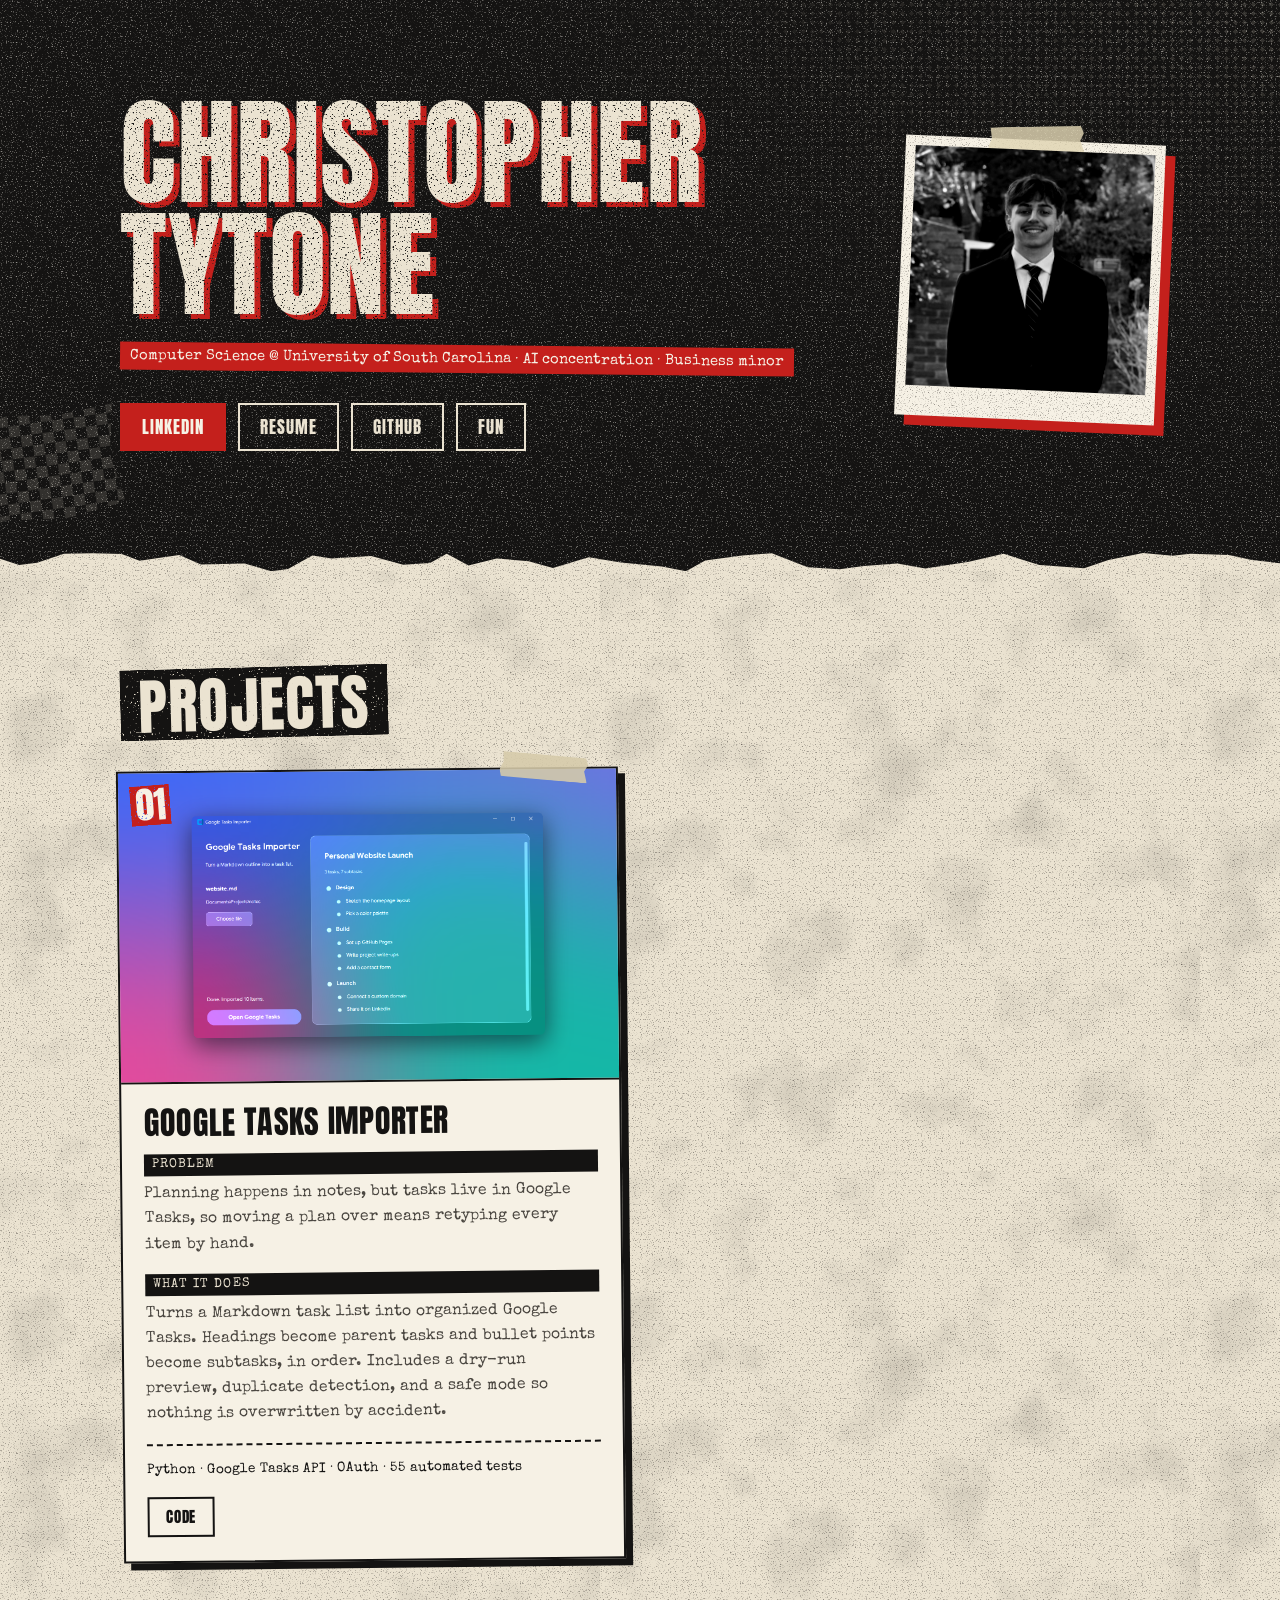
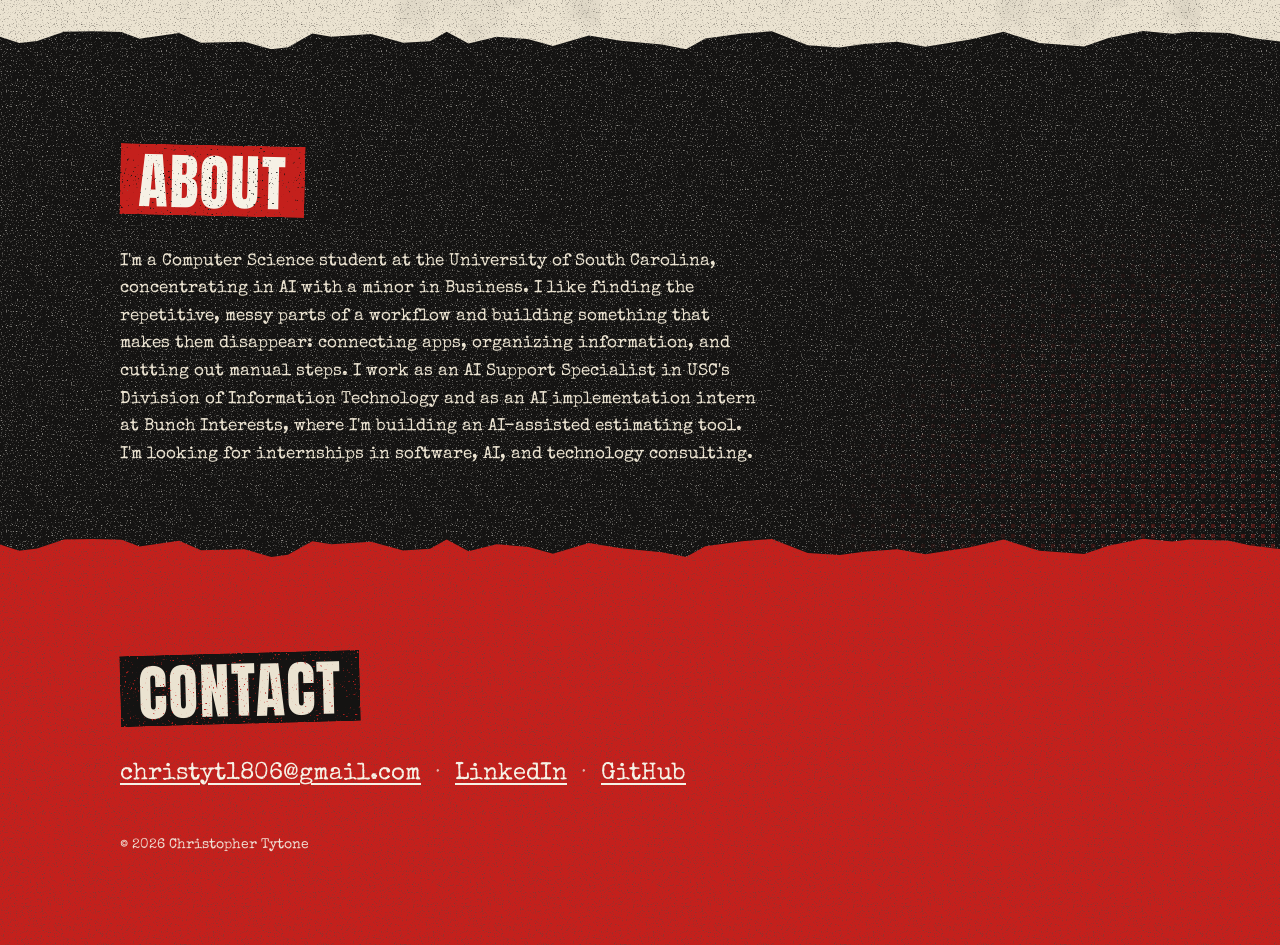
==== commit d57a88d5: "Add Google Tasks Importer screenshot to project card" ====
--- a/index.html
+++ b/index.html
@@ -55,7 +55,7 @@
           -->
 
           <article class="project">
-            <div class="project-media placeholder" aria-hidden="true">Screenshot coming soon</div>
+            <img class="project-media" src="images/markdown-to-google-tasks-screenshot.png" alt="Google Tasks Importer app showing a Markdown outline, Personal Website Launch, imported as 3 tasks with 7 subtasks" width="1920" height="1005" loading="lazy">
             <div class="project-body">
               <h3>Google Tasks Importer</h3>
               <p class="label">Problem</p>
--- a/styles.css
+++ b/styles.css
@@ -248,6 +248,7 @@
 .project-media{
   display:block;
   width:100%;
+  height:auto;
   aspect-ratio:16 / 10;
   object-fit:cover;
   border-bottom:2px solid var(--ink);
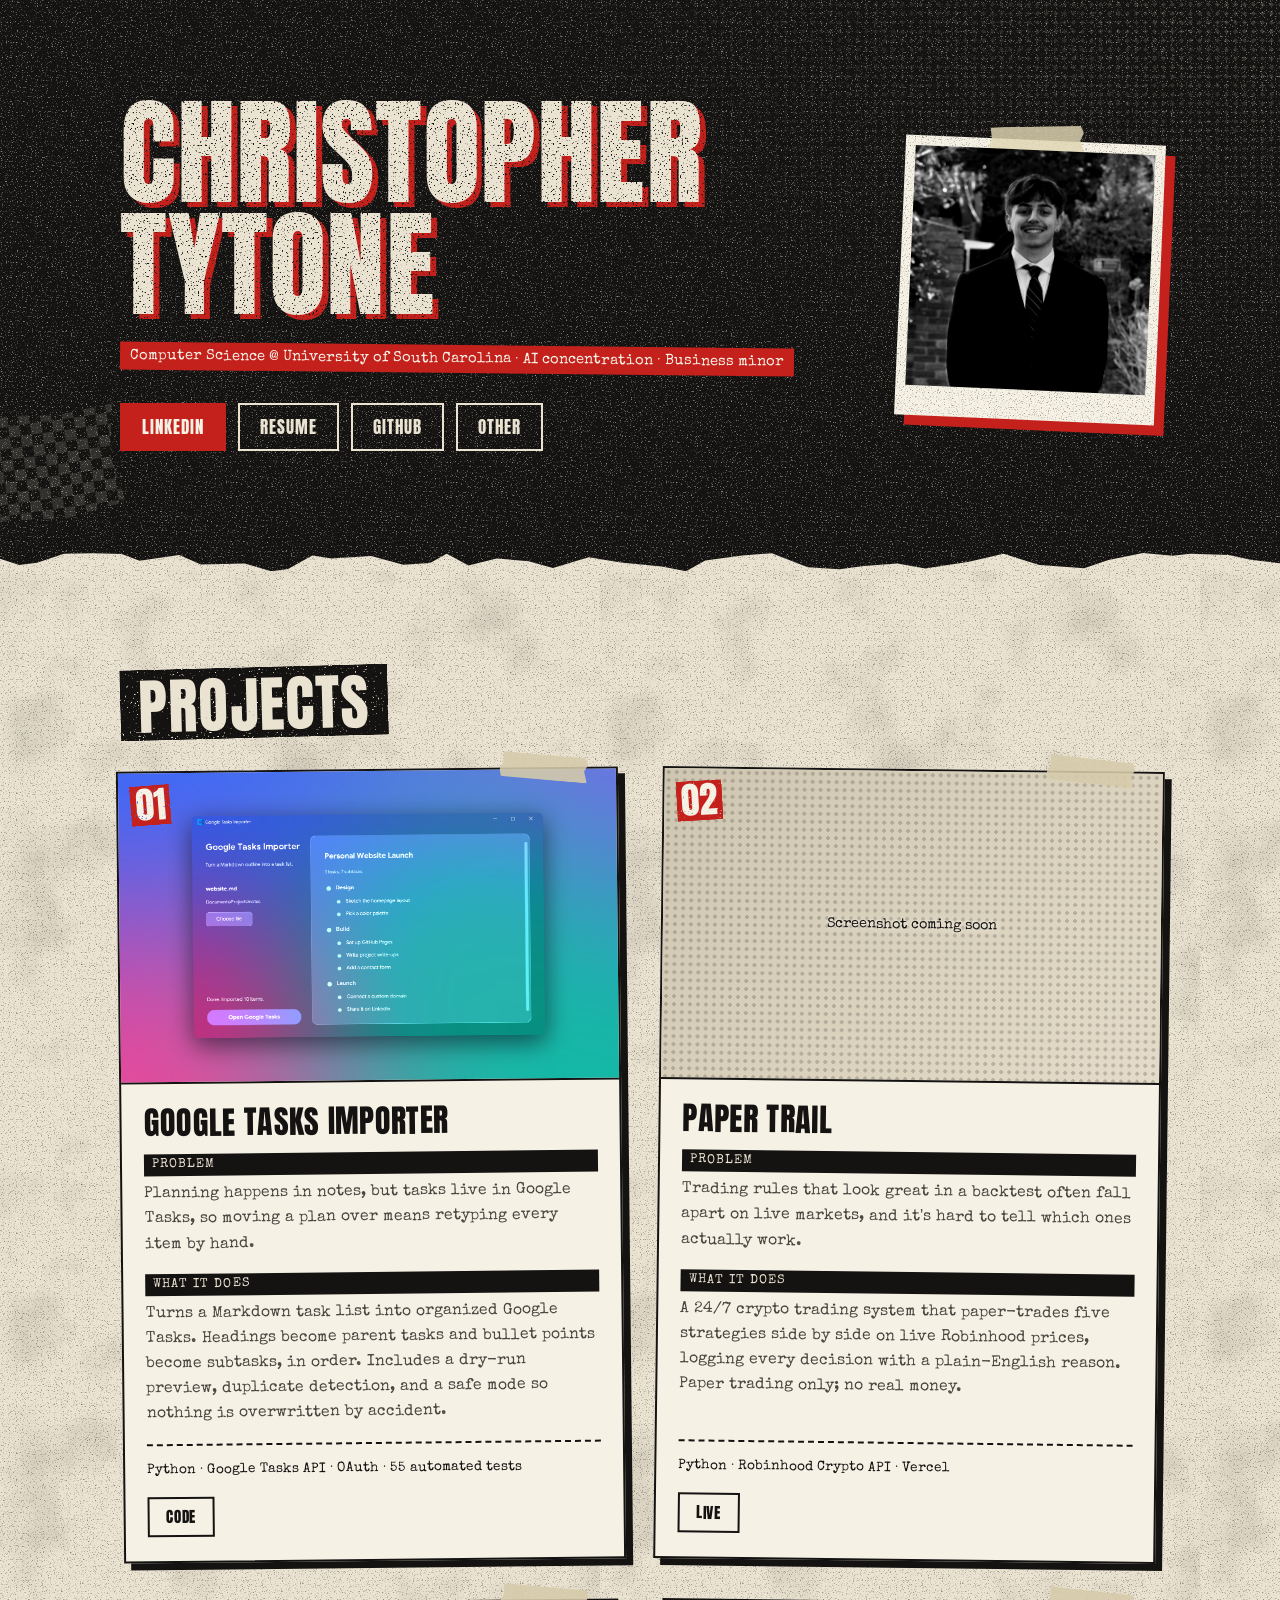
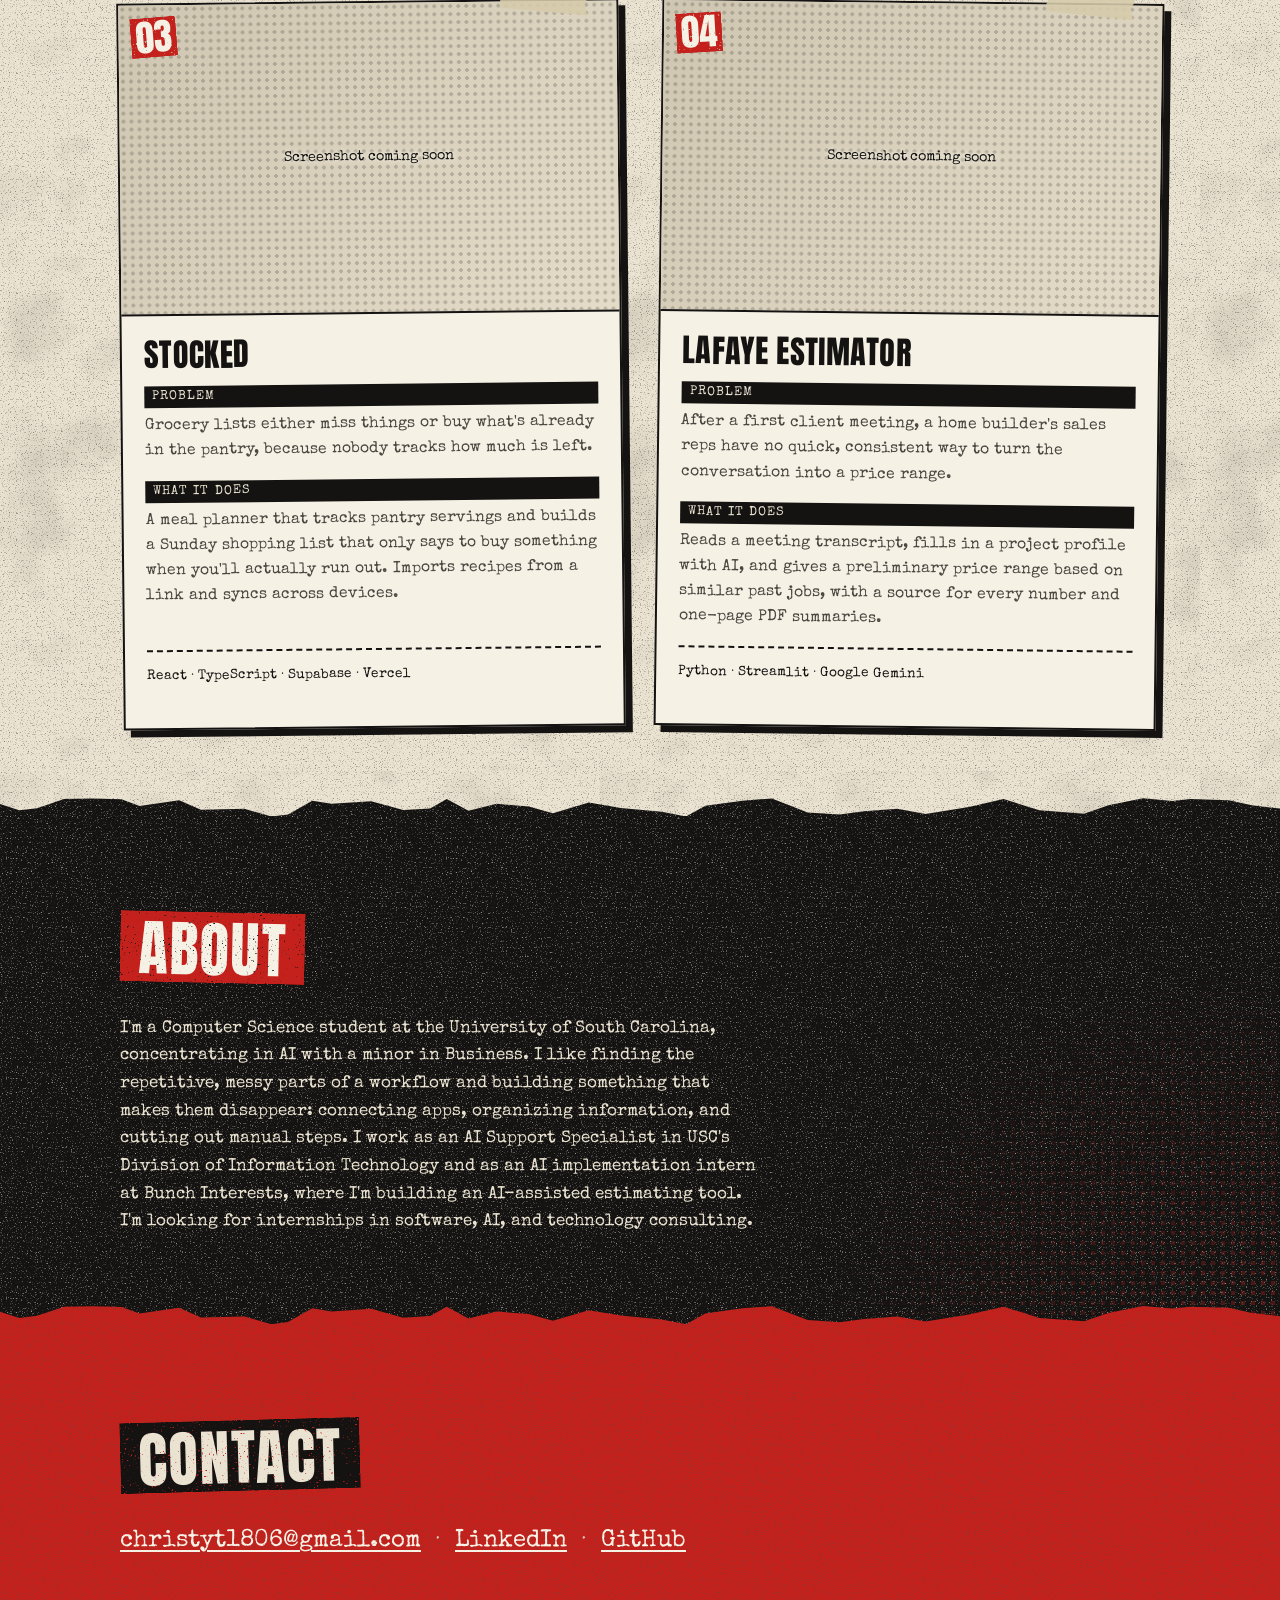
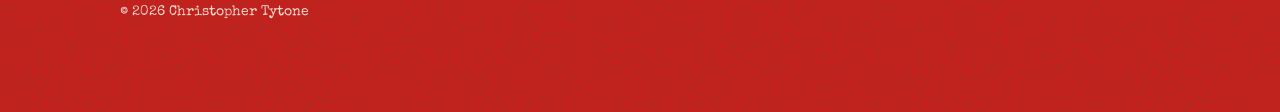
==== commit 78a79c6c: "Rename Fun page to Other, drop Rocket League rank, add project placeholders - Remove the Rocket Leag" ====
--- a/index.html
+++ b/index.html
@@ -18,7 +18,7 @@
   <link rel="preconnect" href="https://fonts.googleapis.com">
   <link rel="preconnect" href="https://fonts.gstatic.com" crossorigin>
   <link href="https://fonts.googleapis.com/css2?family=Anton&family=Special+Elite&display=swap" rel="stylesheet">
-  <link rel="stylesheet" href="styles.css">
+  <link rel="stylesheet" href="styles.css?v=2">
 </head>
 <body>
   <!-- HERO -->
@@ -31,7 +31,7 @@
           <a class="btn btn-primary" href="https://www.linkedin.com/in/christopher-tytone" target="_blank" rel="noopener noreferrer">LinkedIn</a>
           <a class="btn" href="files/Tytone_Resume.pdf" target="_blank" rel="noopener noreferrer">Resume</a>
           <a class="btn" href="https://github.com/ctytone" target="_blank" rel="noopener noreferrer">GitHub</a>
-          <a class="btn" href="fun.html">Fun</a>
+          <a class="btn" href="other.html">Other</a>
         </nav>
       </div>
       <div class="avatar-wrap">
@@ -69,6 +69,55 @@
             </div>
           </article>
 
+          <!-- PLACEHOLDER: Paper Trail. Draft text from the repo README; swap in a screenshot and final copy. -->
+          <article class="project">
+            <div class="project-media placeholder">Screenshot coming soon</div>
+            <div class="project-body">
+              <h3>Paper Trail</h3>
+              <p class="label">Problem</p>
+              <p>Trading rules that look great in a backtest often fall apart on live markets, and it's hard to tell which ones actually work.</p>
+              <p class="label">What it does</p>
+              <p>A 24/7 crypto trading system that paper-trades five strategies side by side on live Robinhood prices, logging every decision with a plain-English reason. Paper trading only; no real money.</p>
+              <p class="stack">Python · Robinhood Crypto API · Vercel</p>
+              <div class="project-links">
+                <a class="btn btn-small" href="https://robinhood-crypto-bot.vercel.app/" target="_blank" rel="noopener noreferrer">Live</a>
+                <!-- Add a Code button if the repo is public -->
+              </div>
+            </div>
+          </article>
+
+          <!-- PLACEHOLDER: Stocked. Draft text from the repo README; swap in a screenshot, final copy, and links. -->
+          <article class="project">
+            <div class="project-media placeholder">Screenshot coming soon</div>
+            <div class="project-body">
+              <h3>Stocked</h3>
+              <p class="label">Problem</p>
+              <p>Grocery lists either miss things or buy what's already in the pantry, because nobody tracks how much is left.</p>
+              <p class="label">What it does</p>
+              <p>A meal planner that tracks pantry servings and builds a Sunday shopping list that only says to buy something when you'll actually run out. Imports recipes from a link and syncs across devices.</p>
+              <p class="stack">React · TypeScript · Supabase · Vercel</p>
+              <div class="project-links">
+                <!-- Add Live / Code buttons when ready -->
+              </div>
+            </div>
+          </article>
+
+          <!-- PLACEHOLDER: Lafaye Estimator. Company project; check what's OK to share before adding details or links. -->
+          <article class="project">
+            <div class="project-media placeholder">Screenshot coming soon</div>
+            <div class="project-body">
+              <h3>Lafaye Estimator</h3>
+              <p class="label">Problem</p>
+              <p>After a first client meeting, a home builder's sales reps have no quick, consistent way to turn the conversation into a price range.</p>
+              <p class="label">What it does</p>
+              <p>Reads a meeting transcript, fills in a project profile with AI, and gives a preliminary price range based on similar past jobs, with a source for every number and one-page PDF summaries.</p>
+              <p class="stack">Python · Streamlit · Google Gemini</p>
+              <div class="project-links">
+                <!-- Add buttons only if the company approves sharing -->
+              </div>
+            </div>
+          </article>
+
         </div>
       </div>
     </section>
--- a/styles.css
+++ b/styles.css
@@ -249,6 +249,8 @@
   display:block;
   width:100%;
   height:auto;
+  min-height:0;
+  flex:none;
   aspect-ratio:16 / 10;
   object-fit:cover;
   border-bottom:2px solid var(--ink);
@@ -339,67 +341,20 @@
 .contact span{ opacity:.7; }
 .small{ margin:40px 0 0; font-family:var(--type); font-size:.9rem; opacity:.9; }
 
-/* Fun page */
+/* Other page */
 .hero-compact{ padding:40px 0 64px; }
 .site-nav{ margin-bottom:36px; }
 .hero .btn[aria-current="page"]{ color:var(--paper-light); }
-#fun{ background:var(--speck-dark), var(--paper); }
-/* Rocket League and music side by side on wide screens, stacked on phones */
-.fun-grid{
+#other{ background:var(--speck-dark), var(--paper); }
+.other-grid{
   display:grid;
   gap:56px 40px;
   grid-template-columns:1fr;
   align-items:stretch;
 }
-.fun-block{ display:flex; flex-direction:column; align-items:flex-start; }
-.fun-block > article{ flex:1; align-self:stretch; }
-.fun-block-music .section-title{ background:var(--red); color:var(--paper-light); transform:rotate(1.2deg); }
-.rank-card{
-  position:relative;
-  padding:26px 24px 24px;
-  background:var(--paper-light);
-  border:2px solid var(--ink);
-  box-shadow:7px 7px 0 var(--red);
-  transform:rotate(-.6deg);
-}
-.rank-card::before{
-  content:"";
-  position:absolute;
-  top:-15px; right:28px;
-  width:88px; height:26px;
-  background:rgba(214,203,170,.88);
-  transform:rotate(5deg);
-  clip-path:var(--tape);
-}
-.rank-card p{ margin:0; }
-.rank-card .label{
-  display:table;
-  margin-bottom:14px;
-  padding:1px 8px;
-  background:var(--ink);
-  color:var(--paper);
-  font-family:var(--type);
-  font-size:.8rem;
-  letter-spacing:.08em;
-  text-transform:uppercase;
-}
-.rank-name{
-  font-family:var(--display);
-  font-size:clamp(2.4rem, 8vw, 3.2rem);
-  line-height:1;
-  text-transform:uppercase;
-  text-shadow:.04em .04em 0 var(--red);
-}
-.rank-division{ margin-top:6px !important; font-family:var(--type); font-size:1.05rem; }
-.rank-mmr{
-  margin:18px 0 !important;
-  padding-top:14px;
-  border-top:2px dashed var(--ink);
-  font-family:var(--type);
-}
-.rank-mmr span{ font-family:var(--display); font-size:2rem; color:var(--red); }
-.rank-meta{ margin-bottom:18px !important; color:var(--muted); font-size:.9rem; }
-
+.other-block{ display:flex; flex-direction:column; align-items:flex-start; }
+.other-block > article{ flex:1; align-self:stretch; }
+.other-block-music .section-title{ background:var(--red); color:var(--paper-light); transform:rotate(1.2deg); }
 /* Now playing (Last.fm) */
 .np-card{
   display:flex;
@@ -619,9 +574,6 @@
   .avatar{ width:240px; height:240px; }
   .section{ padding:96px 0 88px; }
 }
-@media (min-width:900px){
-  .fun-grid{ grid-template-columns:1fr 1.4fr; }
-}
 
 @media (prefers-reduced-motion:reduce){
   .btn{ transition:none; }
